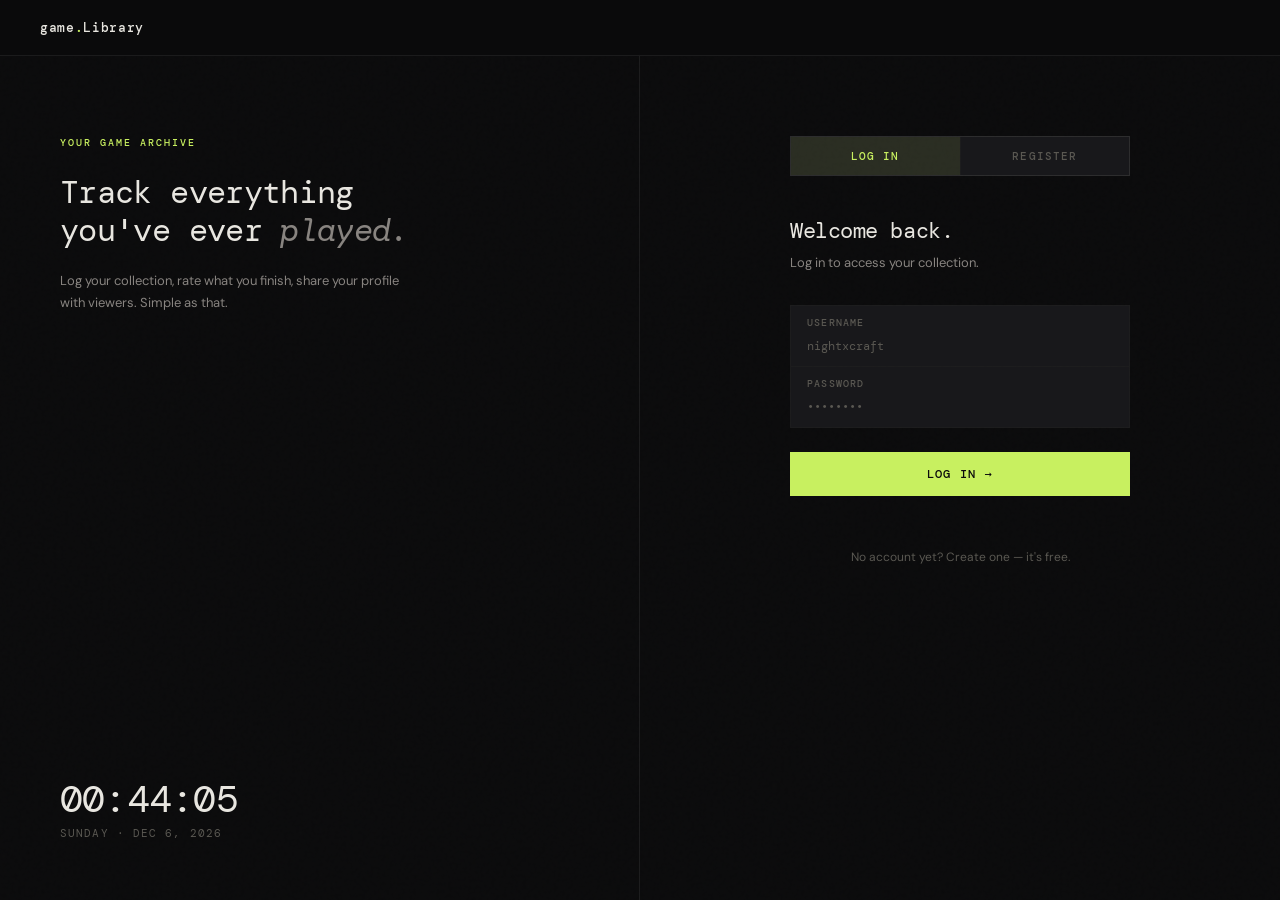
==== frontend/games.html @ 70dd0f31 "redesign games page, fix review editing, mobile improvements" ====
<!--
<!DOCTYPE html>
<html lang="en">
<head>
    <link rel="icon" href="data:image/svg+xml,<svg xmlns='http://www.w3.org/2000/svg' viewBox='0 0 100 100'><text y='.9em' font-size='90'>🎮</text></svg>">
    <meta charset="UTF-8">
    <meta name="viewport" content="width=device-width, initial-scale=1.0">
    <title>My Game Library</title>
    
    <link rel="stylesheet" href="css/main.css">
    <link rel="stylesheet" href="css/games.css">
    </head>
                <body>
                    <div id="progress-bar"></div>
                    <nav>
                        <h1>Game Library</h1>
                        <div>
                            <button onclick="window.location.href='profile.html'">Profile</button>
                            <button onclick="logout()">Logout</button>
                        </div>
                    </nav>

                    <div class="container">
                        <div class="add-game">
                            <h2>+ Add Game</h2>
                            <div class="form-row">
                    <div style="position: relative; flex: 1; min-width: 140px;">
                        <input type="text" id="gameTitle" placeholder="Search for a game...or Game title" oninput="searchGames(this.value)" onclick="searchGames(this.value)" style="width: 100%;"/>
                        <div id="search-result" style="
                            position: absolute;
                            background: #1a1a2e;
                            border: 1px solid #2d2d44;
                            border-radius: 8px;
                            width: 100%;
                            max-height: 300px;
                            overflow-y: auto;
                            z-index: 100;
                            display: none;
                        "></div>
                    </div>
                    <select id="gameStatus">
                        <option value="PLANNED">Planned</option>
                        <option value="PLAYING">Playing</option>
                        <option value="COMPLETED">Completed</option>
                        <option value="DROPPED">Dropped</option>
                    </select>
                    <button class="add-btn" onclick="addGame()">Add</button>
                    <button class="add-btn" onclick="showManualForm()">Manually</button>
                </div>

                <--Hide form for manually->
                <div id="manual-form" style="display: none; margin-top: 16px;">
                    <div class="form-row">
                        <input type="text" id="gameGenre" placeholder="Genre" />
                        <input type="text" id="gamePlatform" placeholder="Platform" />
                        <input type="number" id="gameYear" placeholder="Year" />
                        <select id="gameStatusManual">
                            <option value="PLANNED">Planned</option>
                            <option value="PLAYING">Playing</option>
                            <option value="COMPLETED">Completed</option>
                            <option value="DROPPED">Dropped</option>
                        </select>
                        <--<button class="add-btn" onclick="addGame()">Add</button>->
                    </div>
                </div>
            </div>
        <--
        <div style="display: flex; gap: 8px; margin-bottom: 20px;">
            <button id="filter-ALL" class="filter-btn" onclick="filterGames('ALL')" >All</button>
            <button id="filter-PLANNED" class="filter-btn" onclick="filterGames('PLANNED')">Planned</button>
            <button id="filter-PLAYING" class="filter-btn" onclick="filterGames('PLAYING')">Playing</button>
            <button id="filter-DROPPED" class="filter-btn" onclick="filterGames('DROPPED')">Dropped</button>
            <button id="filter-COMPLETED" class="filter-btn" onclick="filterGames('COMPLETED')">Completed</button>
        </div>
        ->

        
            <-- Desktop фильтры ->
            <div class="filter-buttons-desktop" style="gap: 8px; margin-bottom: 20px;">
                <button id="filter-ALL" class="filter-btn" onclick="filterGames('ALL')">All</button>
                <button id="filter-PLANNED" class="filter-btn" onclick="filterGames('PLANNED')">Planned</button>
                <button id="filter-PLAYING" class="filter-btn" onclick="filterGames('PLAYING')">Playing</button>
                <button id="filter-DROPPED" class="filter-btn" onclick="filterGames('DROPPED')">Dropped</button>
                <button id="filter-COMPLETED" class="filter-btn" onclick="filterGames('COMPLETED')">Completed</button>
            </div>

            <-- Mobile фильтры ->
            <div class="filter-buttons-mobile" style="margin: 20px 0 20px;">
                <select onchange="filterGames(this.value)" style="width:100%;">
                    <option value="ALL">All</option>
                    <option value="PLANNED">Planned</option>
                    <option value="PLAYING">Playing</option>
                    <option value="DROPPED">Dropped</option>
                    <option value="COMPLETED">Completed</option>
                </select>
            </div> 
        
         <div style="margin-top: 32px; margin-bottom: 16px;">
            <input type="text" id="library-search" placeholder="Search in your library..." 
                oninput="searchLibrary(this.value)"
                style="width: 300px; margin-bottom: 8px;"/>
            <select onchange="sortGames(this.value)" style="width: 150px;">
                <option value="">Sort by...</option>
                <option value="title">Name</option>
                <option value="rating">Rating</option>
                <option value="status">Status</option>
            </select>
            <--<button class="filter-btn" onclick="sortGames('title')">Name</button>
            <button class="filter-btn" onclick="sortGames('title')">Rating</button>
            <button class="filter-btn" onclick="sortGames('title')">Status</button>->

        </div>

        <div class="games-grid" id="gamesGrid">
            <div class="empty">Loading your games...</div>
        </div>
    </div>

    <div id="overlay" onclick="closeSidebar()" style="
    display: none;
    position: fixed;
    top: 0; left: 0;
    width: 100%; height: 100%;
    background: rgba(0, 0, 0, 0.5);
    z-index: 99;
    "></div>

    <div id="sidebar" style="
    position: fixed;
    top: 0; right: 0;
    width: 500px; height: 100%;
    background: #1a1a2e;
    border-left: 1px solid #2d2d44;
    z-index: 100;
    transform: translateX(100%);
    transition: transform 0.3s ease;
    overflow-y: auto;
    padding: 24px;
    ">
    <div id="sidebar-banner" style="
        width: calc(100% + 48px);
        height: 200px;
        background: #2d2d44;
        background-size: cover;
        background-position: center;
        margin: -24px -24px 20px -24px;
        position: relative;
    ">
        <div style="position: absolute; bottom: 0; left: 0; right: 0; height: 60px; background: linear-gradient(to bottom, transparent, #1a1a2e);"></div>
    </div>

    <-- остальное содержимое сайдбара ->
    <div style="display: flex; justify-content: space-between; align-items: center; margin-bottom: 24px;">
        <h2 id="sidebar-title" style="color: #818cf8; font-size: 30px;"></h2>
        <button onclick="closeSidebar()" style="background: transparent; border: none; color: #6b7280; font-size: 20px; cursor: pointer">✕</button>
    </div>

    <div id="sidebar-meta" style="color: #6b7280; font-size: 14px; margin-bottom: 16px;"></div>

    <div id="sidebar-status" style="margin-bottom: 24px;"></div>
    <select id="status-select" onchange="updateStatus(this.value)" style="
        width: 100%;
        padding: 10px;
        background: #0f0f1a;
        border: 1px solid #2d2d44;
        border-radius: 8px;
        color: #ffffff;
        font-size: 14px;
        margin-bottom: 16px;
    ">
        <option value="PLANNED">Planned</option>
        <option value="PLAYING">Playing</option>
        <option value="COMPLETED">Completed</option>
        <option value="DROPPED">Dropped</option>
    </select>

    <-- <hr style="border-color: #2d2d44; margin-bottom: 24px;">

    <h3 style="color: #ffffff; font-size: 15px; margin-bottom: 16px;">Reviews</h3>
    <div id="sidebar-reviews"></div> ->

    <hr style="border-color: #2d2d44; margin-bottom: 24px;">

    <h3 style="color: #ffffff; font-size: 15px; margin-bottom: 16px;">Review:</h3>
    <div id="sidebar-reviews"></div>
    </div>

    <script src="js/auth.js"></script>
    <script src="js/games.js"></script>


    <button id="back-to-top" onclick="window.scrollTo({top:0, behavior:'smooth'})" style="display: none;
            position: fixed;
            bottom: 32px;
            right: 32px;
            background: #6366f1;
            color: white;
            border: none;
            border-radius: 50%;
            width: 48px;
            height: 48px;
            font-size: 20px;
            cursor: pointer;
            z-index: 999;
            box-shadow: 0 4px 12px rgba(99,102,241,0.4);">
    ↑</button>

    <div id="confirm-dialog" style="
    display: none;
    position: fixed;
    top: 0; left: 0;
    width: 100%; height: 100%;
    background: rgba(0, 0, 0, 0.5);
    z-index: 9999;
    align-items: center;
    justify-content: center;
    ">
        <div style="
            background: #1a1a2e;
            border: 1px solid #2d2d44;
            border-radius: 12px;
            padding: 24px;
            min-width: 300px;
            text-align: center;
        ">
            <p style="color: #ffffff; font-size: 16px; margin-bottom: 24px;">Are you sure you want to delete this game?</p>
            <div style="display: flex; gap: 12px; justify-content: center;">
                <button id="confirm-yes" style="padding: 10px 24px; background: #7f1d1d; color: #fca5a5; border-radius: 8px; cursor: pointer;">Delete</button>
                <button id="confirm-no" style="padding: 10px 24px; background: transparent; color: #ffffff; border: 1px solid #2d2d44; border-radius: 8px; cursor: pointer;">Cancel</button>
            </div>
        </div>
    </div>
</body>
</html>
-->
<!DOCTYPE html>
<html lang="en">
<head>
    <link rel="icon" href="data:image/svg+xml,<svg xmlns='http://www.w3.org/2000/svg' viewBox='0 0 100 100'><text y='.9em' font-size='90'>🎮</text></svg>">
    <meta charset="UTF-8">
    <meta name="viewport" content="width=device-width, initial-scale=1.0">
    <title>game.Library</title>
    <link rel="preconnect" href="https://fonts.googleapis.com">
    <link rel="preconnect" href="https://fonts.gstatic.com" crossorigin>
    <link href="https://fonts.googleapis.com/css2?family=DM+Mono:ital,wght@0,400;0,500;1,400&family=DM+Sans:wght@300;400;500;700&display=swap" rel="stylesheet">
    <link rel="stylesheet" href="css/main.css">
    <link rel="stylesheet" href="css/games.css">
</head>
<body>

    <div id="progress-bar"></div>

    <nav>
        <a class="nav-logo" href="#">game<span>.</span>library</a>
        <div class="nav-links">
            <a href="games.html" class="active">Library</a>
        </div>
        <div class="nav-right">
            <button onclick="window.location.href='profile.html'">Profile</button>
            <button onclick="logout()">Logout</button>
        </div>
    </nav>

    <div class="container">

        <!-- ADD GAME -->
         <div class="add-game">
            <div class="add-game-title">Add game</div>
            <div class="add-row">
                <div style="position: relative; flex: 1; min-width: 0;">
                    <input type="text" id="gameTitle" class="add-input" placeholder="Search title or paste link…"
                    oninput="searchGames(this.value)" onclick="searchGames(this.value)">
                    <div id="search-result" class="search-dropdown"></div>
                </div>
                <select class="add-select" id="gameStatus">
                    <option value="PLANNED">Planned</option>
                    <option value="PLAYING">Playing</option>
                    <option value="COMPLETED">Completed</option>
                    <option value="DROPPED">Dropped</option>
                </select>
                <button class="btn-add" onclick="addGame()">Add</button>
                <button class="btn-manual" onclick="showManualForm()">Manual</button>
            </div>

            <!-- Manual form -->
             <div id="manual-form" style="display: none; margin-top: 1px;">
                <div class="add-row">
                    <input type="text" id="gameGenre" class="add-input" placeholder="Genre">
                    <input type="text" id="gamePlatform" class="add-input" placeholder="Platform">
                    <input type="number" id="gameYear" class="add-input" placeholder="Year">
                    <select id="gameStatusManual" class="add-select">
                        <option value="PLANNED">Planned</option>
                        <option value="PLAYING">Playing</option>
                        <option value="COMPLETED">Completed</option>
                        <option value="DROPPED">Dropped</option>
                    </select>
                </div>
             </div>
         </div>

         <!-- TOOLBAR -->
          <div class="toolbar">
            <div class="toolbar-left">
                <input type="text" id="library-search" class="library-search" placeholder="Search in library…"
                oninput="searchLibrary(this.value)">
            </div>
            <div class="toolbar-right">
                <select class="sort-select" onchange="sortGames(this.value)">
                    <option value="">Sort by…</option>
                    <option value="title">Name</option>
                    <option value="rating">Rating</option>
                    <option value="status">Status</option>
                </select>
            </div>
          </div>

          <!-- FILTERS desktop -->
           <div class="filter-buttons-desktop filter-now">
            <button id="filter-ALL" class="filter-btn active" onclick="filterGames('ALL')">All</button>
            <button id="filter-PLANNED" class="filter-btn" onclick="filterGames('PLANNED')">Planned</button>
            <button id="filter-PLAYING" class="filter-btn" onclick="filterGames('PLAYING')">Playing</button>
            <button id="filter-DROPPED" class="filter-btn" onclick="filterGames('DROPPED')">Dropped</button>
            <button id="filter-COMPLETED" class="filter-btn" onclick="filterGames('COMPLETED')">Completed</button>
           </div>

           <!-- FILTERS mobile -->
           <div class="filter-buttons-mobile" style="margin: 16px 0;">
            <select class="add-select" style="width: 100%;" onchange="filterGames(this.value)">
                <option value="ALL">All</option>
                <option value="PLANNED">Planned</option>
                <option value="PLAYING">Playing</option>
                <option value="DROPPED">Dropped</option>
                <option value="COMPLETED">Completed</option>
            </select>
           </div>

           <!-- GRID -->
            <div class="games-grid" id="gamesGrid">
                <div class="empty">Loading your games…</div>
            </div>
    </div>

    <!-- OVERLAY -->
     <div id="overlay" onclick="closeSidebar()" style="display: none; position: fixed; inset: 0;
     background: rgba(0, 0, 0, 0.5); z-index: 99;"></div>

     <!-- SIDEBAR -->
      <div id="sidebar" class="sidebar">
        <div id="sidebar-banner" class="sidebar-banner">
            <div class="sidebar-banner-fade"></div>
        </div>

        <div class="sidebar-header">
            <h2 id="sidebar-title" class="sidebar-title"></h2>
            <button onclick="closeSidebar()" class="sidebar-close">✕</button>
        </div>

        <div id="sidebar-meta" class="sidebar-meta"></div>
        <div id="sidebar-status"></div>

        <select id="status-select" onchange="updateStatus(this.value)" class="status-select">
            <option value="PLANNED">Planned</option>
            <option value="PLAYING">Playing</option>
            <option value="COMPLETED">Completed</option>
            <option value="DROPPED">Dropped</option>
        </select>

        <hr class="sidebar-divider">
        <h3 class="sidebar-section-title">Review</h3>
        <div id="sidebar-reviews"></div>
      </div>

      <!-- BACK TO TOP -->
        <button id="back-to-top" onclick="window.scrollTo({top:0, behavior:'smooth'})">↑</button>

      <!-- CONFIRM DIALOG -->
        <div id="confirm-dialog">
            <div class="confirm-box">
                <p>Are you sure you want to delete this game?</p>
                <div class="confirm-actions">
                    <button class="btn-confirm-yes" id="confirm-yes">Delete</button>
                    <button class="btn-confirm-no" id="confirm-no">Cancel</button>
                </div>
            </div>
        </div>

        <script src="./js/auth.js"></script>
        <script src="./js/games.js"></script>
</body>
</html>
---- frontend/css/main.css ----
/*
* { margin: 0; padding: 0; box-sizing: border-box; }

body {
    font-family: 'Segoe UI', sans-serif;
    background: #0f0f1a;
    color: #ffffff;
    min-height: 100vh;
}

nav {
    background: #1a1a2e;
    padding: 16px 32px;
    display: flex;
    justify-content: space-between;
    align-items: center;
    border-bottom: 1px solid #2d2d44;
}

nav h1 { color: #818cf8; font-size: 20px; }

nav button {
    background: transparent;
    border: 1px solid #6366f1;
    color: #818cf8;
    padding: 8px 16px;
    border-radius: 8px;
    cursor: pointer;
    transition: all 0.2s;
}

nav button:hover { background: #6366f1; color: white; }

.container { max-width: 1000px; margin: 40px auto; padding: 0 24px; }

.empty {
    text-align: center;
    color: #6b7280;
    padding: 60px 0;
    font-size: 15px;
}

.status-badge {
    display: inline-block;
    padding: 4px 10px;
    border-radius: 20px;
    font-size: 12px;
    font-weight: 500;
}

.PLAYING { background: #1d4ed8; color: #93c5fd; }
.COMPLETED { background: #065f46; color: #6ee7b7; }
.DROPPED { background: #7f1d1d; color: #fca5a5; }
.PLANNED { background: #4b5563; color: #d1d5db; }

#progress-bar {
    position: fixed;
    top: 0;
    left: 0;
    height: 2px;
    width: 0%;
    background: #ffffff;
    z-index: 9999;
    transition: width 0.3s ease;
}

.toast {
    position: fixed;
    bottom: 32px;
    left: 50%;
    transform: translateX(-50%) translateY(100px);
    background: #1a1a2e;
    border: 1px solid #2d2d44;
    color: #ffffff;
    padding: 12px 24px;
    border-radius: 8px;
    font-size: 14px;
    z-index: 9999;
    transition: transform 0.3s ease;
    min-width: 200px;
    text-align: center;
}

.toast.show {
    transform: translateX(-50%) translateY(0);
}

.toast.success { border-color: #065f46; color: #6ee7b7; }
.toast.error { border-color: #7f1d1d; color: #fca5a5; }

.skeleton {
    background: #1a1a2e;
    border-radius: 12px;
    overflow: hidden;
    border: 1px solid #2d2d44;
}

.skeleton-img{
    width: 100%;
    height: 160px;
    background: linear-gradient(90deg, #2d2d44 25%, #3d3d5a 50%, #2d2d44 75%);
    background-size: 200% 100%;
    animation: shimmer 1.5s infinite;
}

.skeleton-line {
    height: 14px;
    border-radius: 4px;
    background: linear-gradient(90deg, #2d2d44 25%, #3d3d5a 50%, #2d2d44 75%);
    background-size: 200% 100%;
    animation: shimmer 1.5s infinite;
    margin-bottom: 8px;
}

@keyframes shimmer {
    0% {background-position: 200% 0;}
    100% { background-position: -200% 0;}
}

@media (max-width: 600px) {
    .container {
        padding: 0 12px;
    }

    nav {
        padding: 12px 16px;
    }

    nav h1 {
        font-size: 16px;
    }
}

@media (max-width: 600px) {
    .games-grid {
        grid-template-columns: repeat(2, 1fr);
        gap: 8px;
    }

    .add-game {
        padding: 16px;
    }

    .form-row {
        flex-direction: column;
    }

    #sidebar {
        width: 100% !important;
    }

    .container {
        padding: 0 8px;
        margin: 16px auto;
    }

    nav {
        padding: 12px 16px;
    }

    nav h1 {
        font-size: 16px;
    }

    input, select {
        min-width: unset;
    }

    #library-search {
        width: 100% !important;
    }
}

@media (max-width: 600px) {
    .filter-buttons-desktop {
        display: none;
    }
    
    .filter-buttons-mobile {
        display: block;
    }
}

@media (min-width: 601px) {
    .filter-buttons-mobile {
        display: none;
    }
}

.filter-buttons-desktop {
    display: flex;
    gap: 800px;
    margin-bottom: 20px;
}

@media (max-width: 600px) {
    .filter-buttons-desktop {
        display: none;
    }
    
    .filter-buttons-mobile {
        display: block;
    }
}

@media (min-width: 601px) {
    .filter-buttons-mobile {
        display: none;
    }
}
*/

*, *::before, *::after {box-sizing: border-box; margin: 0; padding: 0;}

:root {
  --bg: #0b0b0c;
  --surface: #111113;
  --surface2: #18181b;
  --surface3: #1e1e22;
  --border: rgba(255,255,255,0.07);
  --border-strong: rgba(255,255,255,0.14);
  --accent: #c8f060;
  --accent-dim: rgba(200,240,96,0.08);
  --text: #e8e6e0;
  --text-muted: #5a5852;
  --text-sub: #888480;
  --error: #f06060;
  --font-mono: 'DM Mono', monospace;
  --font-ui: 'DM Sans', sans-serif;
}

body {
    font-family: var(--font-ui);
    background: var(--bg);
    color: var(--text);
    min-height: 100vh;
}

body::before {
    content: '';
    position: fixed; inset:  0;
    background-image: url("data:image/svg+xml,%3Csvg viewBox='0 0 256 256' xmlns='http://www.w3.org/2000/svg'%3E%3Cfilter id='n'%3E%3CfeTurbulence type='fractalNoise' baseFrequency='0.9' numOctaves='4' stitchTiles='stitch'/%3E%3C/filter%3E%3Crect width='100%25' height='100%25' filter='url(%23n)' opacity='0.04'/%3E%3C/svg%3E");
    opacity: 0.4; pointer-events: none; z-index: 0;
}

/* NAV */
nav {
    position: fixed; top: 0; left: 0; right: 0; z-index: 100;
    display: flex; align-items: center; justify-content: space-between;
    padding: 0 40px; height: 56px;
    border-bottom: 1px solid var(--border);
    background: rgba(11, 11, 12, 0.9);
    backdrop-filter: blur(12px);
}

.nav-logo {
    font-family: var(--font-mono); font-weight: 500; font-size: 13px;
    letter-spacing: 0.05em; color: var(--text); text-decoration: none;
}
.nav-logo span { color: var(--accent);}

.nav-links { display: flex; gap: 32px;}
.nav-links a, nav a {
    font-size: 11px; font-weight: 500;
    letter-spacing: 0.1em; text-transform: uppercase;
    color: var(--text-muted); text-decoration: none;
    transition: color 0.2s;
}

.nav-links a:hover, nav a:hover {color: var(--text);}
.nav-links a.active {color: var(--accent);}

.nav-right {display: flex; align-items: center; gap: 10px;}

nav button {
    font-family: var(--font-mono);
    font-size: 11px; font-weight: 500;
    letter-spacing: 0.05em;
    padding: 6px 14px;
    border: 1px solid var(--border-strong);
    background: transparent;
    color: var(--text-sub);
    cursor: pointer;
    border-radius: 0;
    transition: color 0.2s, border-color 0.2s;
    width: auto;
}
nav button:hover {color: var(--text); border-color: rgba(255, 255, 255, 0.25);}

/* PAGE CONTAINER*/
.container {
    position: relative; z-index: 1;
    max-width: 1200px;
    margin: 0 auto;
    padding: 88px 40px 80px;
}

/* STATUS BADGES */
.status-badge {
    font-family: var(--font-mono);
    font-size: 9px; font-weight: 500;
    letter-spacing: 0.1em; text-transform: uppercase;
    padding: 3px 8px; border: 1px solid;
    display: inline-block;
}

.PLANNED {color: var(--text-sub); border-color: var(--border-strong);}
.PLAYING {color: #60b8f0; border-color: rgba(96, 184, 240, 0.3);}
.COMPLETED {color: var(--accent); border-color: rgba(200, 240, 96, 0.3);}
.DROPPED {color: #f06060; border-color: rgba(240, 96, 96, 0.3);}

/* PROGRESS BAR */

#progress-bar {
    position: fixed; top: 0; left: 0;
    height: 1px; width: 0%;
    background: var(--accent);
    z-index: 9999; transition: width 0.3s ease;
}

/* TOAST */
.toast {
    position: fixed; bottom: 32px; left: 50%;
    transform: translateX(-50%) translateY(100px);
    background: var(--surface);
    border: 1px solid var(--border-strong);
    color: var(--text);
    padding: 12px 24px;
    font-family: var(--font-mono); font-size: 12px;
    letter-spacing: 0.05em;
    z-index: 9999; transition: transform 0.3s ease;
    min-width: 200px; text-align: center;
}

.toast.show { transform: translateX(-50%) translateY(0);}
.toast.success {border-color: rgba(200, 240, 96, 0.3); color: var(--accent);}
.toast.error {border-color: rgba(240, 96, 96, 0.3); color: #f06060;}

/* SKELETON */
.skeleton {
    background: var(--surface);
    border: 1px solid var(--border);
    overflow: hidden;
}
.skeleton-img {
    width: 100%; height: 160px;
    background: linear-gradient(90deg, var(--surface2) 25%, var(--surface3) 50%, var(--surface2) 75%);
    background-size: 200% 100%;
    animation: shimmer 1.5s infinite;
}
.skeleton-line {
    height: 12px;
    background: linear-gradient(90deg, var(--surface2) 25%, var(--surface3) 50%, var(--surface2) 75%);
    background-size: 200% 100%;
    animation: shimmer 1.5s infinite;
    margin-bottom: 8px;
}
@keyframes shimmer {
    0% {background-position: 200% 0;}
    100% {background-position: -200% 0;}
}

/* EMPTY STATE */
.empty {
    text-align: center; color: var(--text-muted);
    padding: 80px 0; font-size: 13px;
    font-family: var(--font-mono); letter-spacing: 0.05em;
}

/* CONFIRM DIALOG */
#confirm-dialog {
    display: none; position: fixed; inset: 0;
    background: rgba(0, 0, 0, 0.6); z-index: 9999;
    align-items: center; justify-content: center;
}
.confirm-box {
    background: var(--surface);
    border: 1px solid var(--border-strong);
    padding: 32px; min-width: 320px; text-align: center;
}
.confirm-box p{
    font-size: 14px; color: var(--text); margin-bottom: 24px; line-height: 1.5;
}
.confirm-actions{ display: flex; gap: 1px; background: var(--border);}
.btn-confirm-yes {
    flex: 1; padding: 12px;
    background: rgba(240, 96, 96, 0.1); color: #f06060;
    border: none; cursor: pointer; font-family: var(--font-mono);
    font-size: 11px; letter-spacing: 0.08em; text-transform: uppercase;
    transition: background 0.15s;
}
.btn-confirm-yes:hover { background: rgba(240, 96, 96, 0.2);}
.btn-confirm-no {
    flex: 1; padding: 12px;
    background: var(--surface2); color: var(--text-sub);
    border: none; cursor: pointer; font-family: var(--font-mono);
    font-size: 11px; letter-spacing: 0.08em; text-transform: uppercase;
    transition: background 0.15s;
}
.btn-confirm-no:hover {background: var(--surface3); color: var(--text);}

/* BACK TO TOP */
#back-to-top {
    display: none; position: fixed;
    bottom: 32px; right: 32px;
    background: var(--surface);
    border: 1px solid var(--border-strong);
    color: var(--text-sub);
    width: 40px; height: 40px;
    font-size: 16px; cursor: pointer;
    z-index: 999;
    transition: color 0.2s, border-color 0.2s;
}
#back-to-top:hover {color: var(--accent); border-color: rgba(200, 240, 96, 0.3);}

/* RESPONSIVE */
@media (max-width: 768px) {
    nav {padding: 0 20px;}
    .container {padding: 76px 16px 60px;}    
}
@media (max-width: 600px) {
    .filter-buttons-desktop {display: none !important;}
    .filter-buttons-mobile {display: block !important;}    
}
@media (min-width: 601px){
    .filter-buttons-mobile {display: none !important;}
}
---- frontend/css/games.css ----
/* ADD GAME BLOCK*/
.add-game {
    border: 1px solid var(--border);
    background: var(--surface);
    padding: 24px;
    margin-bottom: 28px;
}

.add-game-title {
    font-family: var(--font-mono); font-size: 10px; font-weight: 500;
    letter-spacing: 0.15em; text-transform: uppercase;
    color: var(--accent); margin-bottom: 14px;
    display: flex; align-items: center; gap: 8px;
}

.add-game-title::before { content: '+'; font-size: 14px;}

.add-row {
    display: flex; gap: 1px;
    background: var(--border);
    flex-wrap: wrap;
}

.add-input {
    font-family: var(--font-mono); font-size: 12px;
    background: var(--surface2); border: none;
    color: var(--text); padding: 12px 16px;
    outline: none; flex: 1; min-width: 0;
    transition: background 0.15s;
    width: 100%;
}
.add-input::placeholder { color: var(--text-muted);}
.add-input:focus { background: var(--surface3);}

.add-select {
    font-family: var(--font-mono); font-size: 12px;
    background-color: var(--surface2); 
    border: none;
    color: var(--text-sub); padding: 12px 32px 12px 16px; 
    outline: none; cursor: pointer;
    appearance: none; -webkit-appearance: none;
    min-width: 140px;
    transition: background 0.15s;
    width: 130px; flex: none;
    background-image: url("data:image/svg+xml,%3Csvg xmlns='http://www.w3.org/2000/svg' width='10' height='6' viewBox='0 0 10 6'%3E%3Cpath d='M0 0l5 6 5-6z' fill='%23c8f060'/%3E%3C/svg%3E");
    background-repeat: no-repeat;
    background-position: right 12px center;
}

.add-select:focus { background-color: var(--surface3);}
.add-select option { background: var(--surface2);}

.btn-add {
    font-family: var(--font-mono); font-size: 11px; font-weight: 500;
    letter-spacing: 0.08em; text-transform: uppercase;
    background: var(--accent); color: #0b0b0c;
    border: none; padding: 12px 20px; cursor: pointer;
    white-space: nowrap; transition: opacity 0.15s;
    flex: none;
}
.btn-add:hover {opacity: 0.85;}

.btn-manual {
    font-family: var(--font-mono); font-size: 11px; font-weight: 500;
    letter-spacing: 0.08em; text-transform: uppercase;
    background: var(--surface2); color: var(--text-sub);
    border: none; padding: 12px 20px; cursor: pointer;
    white-space: nowrap; transition: color 0.15s, background 0.15s;
    flex: none;
}
.btn-manual:hover { color: var(--text); background: var(--surface3);}

/* SEARCH DROPDOWN */
.search-dropdown {
    position: absolute;
    background: var(--surface);
    border: 1px solid var(--border-strong);
    width: 100%; max-height: 280px;
    overflow-y: auto; z-index: 100; display: none;
    top: 100%; left: 0;
}
.search-dropdown::-webkit-scrollbar {width: 4px;}
.search-dropdown::-webkit-scrollbar-track { background: var(--surface);}
.search-dropdown::-webkit-scrollbar-thumb { background: var(--border-strong);}

/* TOOLBAR */
.toolbar {
    display: flex; align-items: center; justify-content: space-between;
    gap: 12px; margin-bottom: 0;
    padding-bottom: 14px;
    border-bottom: 1px solid var(--border);
}

.library-search {
    font-family: var(--font-mono); font-size: 12px;
    background: transparent; border: none; border-bottom: 1px solid var(--border);
    color: var(--text); padding: 6px 0; outline: none;
    width: 400px; transition: border-color 0.15s;
}
.library-search::placeholder {color: var(--text-muted);}
.library-search:focus { border-bottom-color: rgba(200, 240, 96, 0.4);}

.sort-select {
    font-family: var(--font-mono); font-size: 11px;
    background: var(--surface); border: 1px solid var(--border);
    color: var(--text-sub); padding: 6px 12px;
    outline: none; cursor: pointer; appearance: none;
    -webkit-appearance: none;
}
.sort-select:focus { border-color: var(--border-strong);}
.sort-select option { background: var(--surface2);}

/* FILTER ROW */
.filter-row {
    display: flex; gap: 1px;
    background: var(--border);
    margin-bottom: 1px;
}
.filter-row::after {
    content: ''; flex: 1;
    background: var(--surface); min-width: 0;
}
.filter-btn {
    font-family: var(--font-mono); font-size: 11px; font-weight: 400;
    letter-spacing: 0.05em; background: var(--surface);
    color: var(--text-muted); border: none; padding: 10px 18px;
    cursor: pointer; white-space: nowrap;
    transition: color 0.15s, background 0.15s;
}
.filter-btn:hover {color: var(--text); background: var(--surface2);}
.filter-btn:active {color: var(--accent); background: var(--accent-dim);}

/* GAMES GRID */
.games-grid {
    display: grid;
    grid-template-columns: repeat(3, 1fr);
    gap: 0;
    border-left: 1px solid var(--border);
    border-top: 1px solid var(--border);
}

/* GAME CARD */
.game-card {
    background: var(--surface);
    border-right: 1px solid var(--border);
    border-bottom: 1px solid var(--border);
    cursor: pointer; overflow: hidden;
    display: flex; flex-direction: column;
    transition: background 0.15s;
    position: relative;
}

.game-card:hover {background: var(--surface2);}

.game-cover {
    width: 100%; aspect-ratio: 16/9;
    position: relative; overflow: hidden;
    background: var(--surface2);
}
.game-cover img {
    width: 100%; height: 100%; object-fit: cover; display: block;
    filter: brightness(0.82);
    transition: transform 0.3s ease, filter 0.3s ease;
}
.game-card:hover .game-cover img { transform: scale(1.03); filter: brightness(0.95);}

.game-cover-placeholder {
    width: 100%; height: 100%;
    display: flex; align-items: center; justify-content: center;
}

.game-info {
    padding: 12px 14px;
    flex: 1; display: flex; flex-direction: column; gap: 8px;
    border-top: 1px solid var(--border);
}
.game-title {
    font-family: var(--font-mono); font-size: 13px; font-weight: 500;
    color: var(--text); line-height: 1.2;    
}
.game-meta {
    font-size: 10px; color: var(--text-muted);
    letter-spacing: 0.05em; text-transform: uppercase;
}
.game-footer {
    display: flex; align-items: center; justify-content: space-between;
    margin-top: auto;
}
.game-score-row { display: flex; align-items: center; gap: 6px;}
.star {font-size: 11px; color: #d4a853; cursor: pointer;}
.score-val {
    font-family: var(--font-mono); font-size: 12px; font-weight: 500;
    color: var(--text-sub);
}
.btn-delete {
    font-family: var(--font-mono); font-size: 9px;
    letter-spacing: 0.08em; text-transform: uppercase;
    background: transparent; border: 1px solid transparent;
    color: var(--text-muted); cursor: pointer; padding: 3px 8px;
    transition: color 0.15s, border-color 0.15s;
}
.btn-delete:hover {color: #f06060; border-color: rgba(240, 96, 96, 0.3);}

/* SIDEBAR */
.sidebar {
    position: fixed; top: 0; right: 0;
    width: 480px; height: 100%;
    background: var(--surface);
    border-left: 1px solid var(--border-strong);
    z-index: 100;
    transform:  translateX(100%);
    transition: transform 0.3s ease;
    overflow-y: auto; padding: 0 0 40px;
}
.sidebar::-webkit-scrollbar {width: 4px}
.sidebar::-webkit-scrollbar-track {background: var(--surface);}
.sidebar::-webkit-scrollbar-thumb {background: var(--border-strong);}

.sidebar-banner {
    width: 100%; height: 200px;
    background: var(--surface2);
    background-size: cover; background-position: center;
    position: relative; flex-shrink: 0;
}
.sidebar-banner-fade {
    position: absolute; bottom: 0; left: 0; right: 0; height: 80px;
    background: linear-gradient(to bottom, transparent, var(--surface));
}
.sidebar-header {
    display: flex; justify-content: space-between; align-items: flex-start;
    padding: 20px 24px 0;
}
.sidebar-title {
    font-family: var(--font-mono); font-size: 22px; font-weight: 400;
    color: var(--text); letter-spacing: -0.02em; line-height: 1.2;
}
.sidebar-close {
    background: transparent; border: none;
    color: var(--text-muted); font-size: 16px; cursor: pointer;
    padding: 4px; transition: color 0.15s; flex-shrink: 0; margin-top: 4px;
}
.sidebar-close:hover {color: var(--text);}
.sidebar-meta{
    font-size: 10px; color: var(--text-muted);
    text-transform: uppercase; letter-spacing: 0.08em;
    padding: 8px 24px 16px;
}
.status-select {
    font-family: var(--font-mono); font-size: 12px;
    background: var(--surface2); border: none;
    border-top: 1px solid var(--border);
    border-bottom: 1px solid var(--border);
    color: var(--text); padding: 12px 24px;
    outline: none; cursor: pointer;
    appearance: none;
    width: 100%;
}
.status-select option {background: var(--surface2);}
.sidebar-divider {border: none; border-top: 1px solid var(--border); margin: 20px 0;}
.sidebar-section-title {
    font-family: var(--font-mono); font-size: 10px; font-weight: 500;
    letter-spacing: 0.15em; text-transform: uppercase;
    color: var(--text-muted); padding: 0 24px; margin-bottom: 12px;
}
#sidebar-reviews {padding: 0 24px;}

/* RESPONSIVE */
@media (max-width: 900px) {
    .games-grid { grid-template-columns: repeat(2, 1fr);}
}
@media (max-width: 600px) {
    .games-grid {grid-template-columns: repeat(2, 1fr);}
    .add-row {flex-direction: column;}
    .sidebar {width: 100%;}
    .library-search {width: 100%;}
    .toolbar {flex-direction: column; align-items: flex-start; gap: 8px}
    .add-select { width: 100%; }
    .btn-delete::before { content: '✕'; font-size: 11px; }
    .btn-delete { font-size: 0; }
}

/* REVIEW FORM */
.review-form { padding: 0 24px 24px; }

.review-stars {
    display: flex; gap: 2px; margin-bottom: 12px;
    flex-wrap: wrap;
}
.review-star {
    font-family: var(--font-mono); font-size: 11px; font-weight: 500;
    color: var(--text-muted); cursor: pointer;
    letter-spacing: 0.05em; padding: 5px 8px;
    border: 1px solid var(--border);
    transition: color 0.15s, border-color 0.15s, background 0.15s;
    user-select: none;
}
.review-star:hover { color: var(--text); border-color: var(--border-strong);}
.review-star.active {
    color: var(--accent);
    border-color: rgba(200, 240, 96, 0.3);
    background: var(--accent-dim);
}

.review-textarea {
    font-family: var(--font-mono); font-size: 12px; line-height: 1.6;
    background: var(--surface2); border: 1px solid var(--border);
    color: var(--text); padding: 14px 16px;
    outline: none; width: 100%; resize: none;
    min-height: 140px; margin-bottom: 1px;
    transition: border-color 0.15s, background 0.15s;
}
.review-textarea::placeholder { color: var(--text-muted);}
.review-textarea:focus {
    border-color: rgba(200, 240, 96, 0.25);
    background: var(--surface3);
}

.btn-save-review {
    font-family: var(--font-mono); font-size: 11px; font-weight: 500;
    letter-spacing: 0.1em; text-transform: uppercase;
    background: var(--accent); color: #0b0b0c;
    border: none; padding: 14px 24px; cursor: pointer;
    width: 100%; transition: opacity 0.15s; display: block;
}
.btn-save-review:hover { opacity: 0.85;}

.review-textarea-edit {
    min-height: 300px;
}

/* EXISTING REVIEW */
.review-existing {
    border: 1px solid var(--border);
    border-left: 2px solid var(--accent);
    background: var(--surface2);
    padding: 16px; margin: 0 24px 16px;
}
.review-existing-header {
    display: flex; justify-content: space-between;
    align-items: center; margin-bottom: 10px;
}
.review-score-display {
    font-family: var(--font-mono); font-size: 20px; font-weight: 400;
    color: var(--accent); letter-spacing: -0.02em;
}
.review-score-max {
    font-size: 12px; color: var(--text-muted); margin-left: 2px;
}
.review-text-display {
    font-size: 13px; color: var(--text-sub);
    line-height: 1.6; margin: 0 0 10px; white-space: pre-wrap;
}
.review-date {
    font-family: var(--font-mono); font-size: 10px;
    color: var(--text-muted); letter-spacing: 0.05em;
}
.btn-review-action {
    font-family: var(--font-mono); font-size: 10px; font-weight: 500;
    letter-spacing: 0.08em; text-transform: uppercase;
    background: var(--surface3); color: var(--text-sub);
    border: none; padding: 5px 12px; cursor: pointer;
    transition: color 0.15s;
}
.btn-review-action:hover { color: var(--text);}
.btn-review-delete {
    font-family: var(--font-mono); font-size: 10px; font-weight: 500;
    letter-spacing: 0.08em; text-transform: uppercase;
    background: transparent; color: var(--text-muted);
    border: none; padding: 5px 12px; cursor: pointer;
    transition: color 0.15s;
}
.btn-review-delete:hover { color: var(--error);}

/* OTHER REVIEWS */
.review-other {
    border: 1px solid var(--border);
    background: var(--surface2);
    padding: 14px 16px; margin: 0 24px 8px;
}
.review-other-header {
    display: flex; justify-content: space-between;
    align-items: center; margin-bottom: 8px;
}
.review-other-user {
    font-family: var(--font-mono); font-size: 11px;
    color: var(--text-sub); letter-spacing: 0.05em;
}

/* FILTER ACTIVE */
.filter-btn.active {
    color: var(--accent);
    background: var(--accent-dim);
}
---- frontend/css/main.css ----
/*
* { margin: 0; padding: 0; box-sizing: border-box; }

body {
    font-family: 'Segoe UI', sans-serif;
    background: #0f0f1a;
    color: #ffffff;
    min-height: 100vh;
}

nav {
    background: #1a1a2e;
    padding: 16px 32px;
    display: flex;
    justify-content: space-between;
    align-items: center;
    border-bottom: 1px solid #2d2d44;
}

nav h1 { color: #818cf8; font-size: 20px; }

nav button {
    background: transparent;
    border: 1px solid #6366f1;
    color: #818cf8;
    padding: 8px 16px;
    border-radius: 8px;
    cursor: pointer;
    transition: all 0.2s;
}

nav button:hover { background: #6366f1; color: white; }

.container { max-width: 1000px; margin: 40px auto; padding: 0 24px; }

.empty {
    text-align: center;
    color: #6b7280;
    padding: 60px 0;
    font-size: 15px;
}

.status-badge {
    display: inline-block;
    padding: 4px 10px;
    border-radius: 20px;
    font-size: 12px;
    font-weight: 500;
}

.PLAYING { background: #1d4ed8; color: #93c5fd; }
.COMPLETED { background: #065f46; color: #6ee7b7; }
.DROPPED { background: #7f1d1d; color: #fca5a5; }
.PLANNED { background: #4b5563; color: #d1d5db; }

#progress-bar {
    position: fixed;
    top: 0;
    left: 0;
    height: 2px;
    width: 0%;
    background: #ffffff;
    z-index: 9999;
    transition: width 0.3s ease;
}

.toast {
    position: fixed;
    bottom: 32px;
    left: 50%;
    transform: translateX(-50%) translateY(100px);
    background: #1a1a2e;
    border: 1px solid #2d2d44;
    color: #ffffff;
    padding: 12px 24px;
    border-radius: 8px;
    font-size: 14px;
    z-index: 9999;
    transition: transform 0.3s ease;
    min-width: 200px;
    text-align: center;
}

.toast.show {
    transform: translateX(-50%) translateY(0);
}

.toast.success { border-color: #065f46; color: #6ee7b7; }
.toast.error { border-color: #7f1d1d; color: #fca5a5; }

.skeleton {
    background: #1a1a2e;
    border-radius: 12px;
    overflow: hidden;
    border: 1px solid #2d2d44;
}

.skeleton-img{
    width: 100%;
    height: 160px;
    background: linear-gradient(90deg, #2d2d44 25%, #3d3d5a 50%, #2d2d44 75%);
    background-size: 200% 100%;
    animation: shimmer 1.5s infinite;
}

.skeleton-line {
    height: 14px;
    border-radius: 4px;
    background: linear-gradient(90deg, #2d2d44 25%, #3d3d5a 50%, #2d2d44 75%);
    background-size: 200% 100%;
    animation: shimmer 1.5s infinite;
    margin-bottom: 8px;
}

@keyframes shimmer {
    0% {background-position: 200% 0;}
    100% { background-position: -200% 0;}
}

@media (max-width: 600px) {
    .container {
        padding: 0 12px;
    }

    nav {
        padding: 12px 16px;
    }

    nav h1 {
        font-size: 16px;
    }
}

@media (max-width: 600px) {
    .games-grid {
        grid-template-columns: repeat(2, 1fr);
        gap: 8px;
    }

    .add-game {
        padding: 16px;
    }

    .form-row {
        flex-direction: column;
    }

    #sidebar {
        width: 100% !important;
    }

    .container {
        padding: 0 8px;
        margin: 16px auto;
    }

    nav {
        padding: 12px 16px;
    }

    nav h1 {
        font-size: 16px;
    }

    input, select {
        min-width: unset;
    }

    #library-search {
        width: 100% !important;
    }
}

@media (max-width: 600px) {
    .filter-buttons-desktop {
        display: none;
    }
    
    .filter-buttons-mobile {
        display: block;
    }
}

@media (min-width: 601px) {
    .filter-buttons-mobile {
        display: none;
    }
}

.filter-buttons-desktop {
    display: flex;
    gap: 800px;
    margin-bottom: 20px;
}

@media (max-width: 600px) {
    .filter-buttons-desktop {
        display: none;
    }
    
    .filter-buttons-mobile {
        display: block;
    }
}

@media (min-width: 601px) {
    .filter-buttons-mobile {
        display: none;
    }
}
*/

*, *::before, *::after {box-sizing: border-box; margin: 0; padding: 0;}

:root {
  --bg: #0b0b0c;
  --surface: #111113;
  --surface2: #18181b;
  --surface3: #1e1e22;
  --border: rgba(255,255,255,0.07);
  --border-strong: rgba(255,255,255,0.14);
  --accent: #c8f060;
  --accent-dim: rgba(200,240,96,0.08);
  --text: #e8e6e0;
  --text-muted: #5a5852;
  --text-sub: #888480;
  --error: #f06060;
  --font-mono: 'DM Mono', monospace;
  --font-ui: 'DM Sans', sans-serif;
}

body {
    font-family: var(--font-ui);
    background: var(--bg);
    color: var(--text);
    min-height: 100vh;
}

body::before {
    content: '';
    position: fixed; inset:  0;
    background-image: url("data:image/svg+xml,%3Csvg viewBox='0 0 256 256' xmlns='http://www.w3.org/2000/svg'%3E%3Cfilter id='n'%3E%3CfeTurbulence type='fractalNoise' baseFrequency='0.9' numOctaves='4' stitchTiles='stitch'/%3E%3C/filter%3E%3Crect width='100%25' height='100%25' filter='url(%23n)' opacity='0.04'/%3E%3C/svg%3E");
    opacity: 0.4; pointer-events: none; z-index: 0;
}

/* NAV */
nav {
    position: fixed; top: 0; left: 0; right: 0; z-index: 100;
    display: flex; align-items: center; justify-content: space-between;
    padding: 0 40px; height: 56px;
    border-bottom: 1px solid var(--border);
    background: rgba(11, 11, 12, 0.9);
    backdrop-filter: blur(12px);
}

.nav-logo {
    font-family: var(--font-mono); font-weight: 500; font-size: 13px;
    letter-spacing: 0.05em; color: var(--text); text-decoration: none;
}
.nav-logo span { color: var(--accent);}

.nav-links { display: flex; gap: 32px;}
.nav-links a, nav a {
    font-size: 11px; font-weight: 500;
    letter-spacing: 0.1em; text-transform: uppercase;
    color: var(--text-muted); text-decoration: none;
    transition: color 0.2s;
}

.nav-links a:hover, nav a:hover {color: var(--text);}
.nav-links a.active {color: var(--accent);}

.nav-right {display: flex; align-items: center; gap: 10px;}

nav button {
    font-family: var(--font-mono);
    font-size: 11px; font-weight: 500;
    letter-spacing: 0.05em;
    padding: 6px 14px;
    border: 1px solid var(--border-strong);
    background: transparent;
    color: var(--text-sub);
    cursor: pointer;
    border-radius: 0;
    transition: color 0.2s, border-color 0.2s;
    width: auto;
}
nav button:hover {color: var(--text); border-color: rgba(255, 255, 255, 0.25);}

/* PAGE CONTAINER*/
.container {
    position: relative; z-index: 1;
    max-width: 1200px;
    margin: 0 auto;
    padding: 88px 40px 80px;
}

/* STATUS BADGES */
.status-badge {
    font-family: var(--font-mono);
    font-size: 9px; font-weight: 500;
    letter-spacing: 0.1em; text-transform: uppercase;
    padding: 3px 8px; border: 1px solid;
    display: inline-block;
}

.PLANNED {color: var(--text-sub); border-color: var(--border-strong);}
.PLAYING {color: #60b8f0; border-color: rgba(96, 184, 240, 0.3);}
.COMPLETED {color: var(--accent); border-color: rgba(200, 240, 96, 0.3);}
.DROPPED {color: #f06060; border-color: rgba(240, 96, 96, 0.3);}

/* PROGRESS BAR */

#progress-bar {
    position: fixed; top: 0; left: 0;
    height: 1px; width: 0%;
    background: var(--accent);
    z-index: 9999; transition: width 0.3s ease;
}

/* TOAST */
.toast {
    position: fixed; bottom: 32px; left: 50%;
    transform: translateX(-50%) translateY(100px);
    background: var(--surface);
    border: 1px solid var(--border-strong);
    color: var(--text);
    padding: 12px 24px;
    font-family: var(--font-mono); font-size: 12px;
    letter-spacing: 0.05em;
    z-index: 9999; transition: transform 0.3s ease;
    min-width: 200px; text-align: center;
}

.toast.show { transform: translateX(-50%) translateY(0);}
.toast.success {border-color: rgba(200, 240, 96, 0.3); color: var(--accent);}
.toast.error {border-color: rgba(240, 96, 96, 0.3); color: #f06060;}

/* SKELETON */
.skeleton {
    background: var(--surface);
    border: 1px solid var(--border);
    overflow: hidden;
}
.skeleton-img {
    width: 100%; height: 160px;
    background: linear-gradient(90deg, var(--surface2) 25%, var(--surface3) 50%, var(--surface2) 75%);
    background-size: 200% 100%;
    animation: shimmer 1.5s infinite;
}
.skeleton-line {
    height: 12px;
    background: linear-gradient(90deg, var(--surface2) 25%, var(--surface3) 50%, var(--surface2) 75%);
    background-size: 200% 100%;
    animation: shimmer 1.5s infinite;
    margin-bottom: 8px;
}
@keyframes shimmer {
    0% {background-position: 200% 0;}
    100% {background-position: -200% 0;}
}

/* EMPTY STATE */
.empty {
    text-align: center; color: var(--text-muted);
    padding: 80px 0; font-size: 13px;
    font-family: var(--font-mono); letter-spacing: 0.05em;
}

/* CONFIRM DIALOG */
#confirm-dialog {
    display: none; position: fixed; inset: 0;
    background: rgba(0, 0, 0, 0.6); z-index: 9999;
    align-items: center; justify-content: center;
}
.confirm-box {
    background: var(--surface);
    border: 1px solid var(--border-strong);
    padding: 32px; min-width: 320px; text-align: center;
}
.confirm-box p{
    font-size: 14px; color: var(--text); margin-bottom: 24px; line-height: 1.5;
}
.confirm-actions{ display: flex; gap: 1px; background: var(--border);}
.btn-confirm-yes {
    flex: 1; padding: 12px;
    background: rgba(240, 96, 96, 0.1); color: #f06060;
    border: none; cursor: pointer; font-family: var(--font-mono);
    font-size: 11px; letter-spacing: 0.08em; text-transform: uppercase;
    transition: background 0.15s;
}
.btn-confirm-yes:hover { background: rgba(240, 96, 96, 0.2);}
.btn-confirm-no {
    flex: 1; padding: 12px;
    background: var(--surface2); color: var(--text-sub);
    border: none; cursor: pointer; font-family: var(--font-mono);
    font-size: 11px; letter-spacing: 0.08em; text-transform: uppercase;
    transition: background 0.15s;
}
.btn-confirm-no:hover {background: var(--surface3); color: var(--text);}

/* BACK TO TOP */
#back-to-top {
    display: none; position: fixed;
    bottom: 32px; right: 32px;
    background: var(--surface);
    border: 1px solid var(--border-strong);
    color: var(--text-sub);
    width: 40px; height: 40px;
    font-size: 16px; cursor: pointer;
    z-index: 999;
    transition: color 0.2s, border-color 0.2s;
}
#back-to-top:hover {color: var(--accent); border-color: rgba(200, 240, 96, 0.3);}

/* RESPONSIVE */
@media (max-width: 768px) {
    nav {padding: 0 20px;}
    .container {padding: 76px 16px 60px;}    
}
@media (max-width: 600px) {
    .filter-buttons-desktop {display: none !important;}
    .filter-buttons-mobile {display: block !important;}    
}
@media (min-width: 601px){
    .filter-buttons-mobile {display: none !important;}
}
---- frontend/css/games.css ----
/* ADD GAME BLOCK*/
.add-game {
    border: 1px solid var(--border);
    background: var(--surface);
    padding: 24px;
    margin-bottom: 28px;
}

.add-game-title {
    font-family: var(--font-mono); font-size: 10px; font-weight: 500;
    letter-spacing: 0.15em; text-transform: uppercase;
    color: var(--accent); margin-bottom: 14px;
    display: flex; align-items: center; gap: 8px;
}

.add-game-title::before { content: '+'; font-size: 14px;}

.add-row {
    display: flex; gap: 1px;
    background: var(--border);
    flex-wrap: wrap;
}

.add-input {
    font-family: var(--font-mono); font-size: 12px;
    background: var(--surface2); border: none;
    color: var(--text); padding: 12px 16px;
    outline: none; flex: 1; min-width: 0;
    transition: background 0.15s;
    width: 100%;
}
.add-input::placeholder { color: var(--text-muted);}
.add-input:focus { background: var(--surface3);}

.add-select {
    font-family: var(--font-mono); font-size: 12px;
    background-color: var(--surface2); 
    border: none;
    color: var(--text-sub); padding: 12px 32px 12px 16px; 
    outline: none; cursor: pointer;
    appearance: none; -webkit-appearance: none;
    min-width: 140px;
    transition: background 0.15s;
    width: 130px; flex: none;
    background-image: url("data:image/svg+xml,%3Csvg xmlns='http://www.w3.org/2000/svg' width='10' height='6' viewBox='0 0 10 6'%3E%3Cpath d='M0 0l5 6 5-6z' fill='%23c8f060'/%3E%3C/svg%3E");
    background-repeat: no-repeat;
    background-position: right 12px center;
}

.add-select:focus { background-color: var(--surface3);}
.add-select option { background: var(--surface2);}

.btn-add {
    font-family: var(--font-mono); font-size: 11px; font-weight: 500;
    letter-spacing: 0.08em; text-transform: uppercase;
    background: var(--accent); color: #0b0b0c;
    border: none; padding: 12px 20px; cursor: pointer;
    white-space: nowrap; transition: opacity 0.15s;
    flex: none;
}
.btn-add:hover {opacity: 0.85;}

.btn-manual {
    font-family: var(--font-mono); font-size: 11px; font-weight: 500;
    letter-spacing: 0.08em; text-transform: uppercase;
    background: var(--surface2); color: var(--text-sub);
    border: none; padding: 12px 20px; cursor: pointer;
    white-space: nowrap; transition: color 0.15s, background 0.15s;
    flex: none;
}
.btn-manual:hover { color: var(--text); background: var(--surface3);}

/* SEARCH DROPDOWN */
.search-dropdown {
    position: absolute;
    background: var(--surface);
    border: 1px solid var(--border-strong);
    width: 100%; max-height: 280px;
    overflow-y: auto; z-index: 100; display: none;
    top: 100%; left: 0;
}
.search-dropdown::-webkit-scrollbar {width: 4px;}
.search-dropdown::-webkit-scrollbar-track { background: var(--surface);}
.search-dropdown::-webkit-scrollbar-thumb { background: var(--border-strong);}

/* TOOLBAR */
.toolbar {
    display: flex; align-items: center; justify-content: space-between;
    gap: 12px; margin-bottom: 0;
    padding-bottom: 14px;
    border-bottom: 1px solid var(--border);
}

.library-search {
    font-family: var(--font-mono); font-size: 12px;
    background: transparent; border: none; border-bottom: 1px solid var(--border);
    color: var(--text); padding: 6px 0; outline: none;
    width: 400px; transition: border-color 0.15s;
}
.library-search::placeholder {color: var(--text-muted);}
.library-search:focus { border-bottom-color: rgba(200, 240, 96, 0.4);}

.sort-select {
    font-family: var(--font-mono); font-size: 11px;
    background: var(--surface); border: 1px solid var(--border);
    color: var(--text-sub); padding: 6px 12px;
    outline: none; cursor: pointer; appearance: none;
    -webkit-appearance: none;
}
.sort-select:focus { border-color: var(--border-strong);}
.sort-select option { background: var(--surface2);}

/* FILTER ROW */
.filter-row {
    display: flex; gap: 1px;
    background: var(--border);
    margin-bottom: 1px;
}
.filter-row::after {
    content: ''; flex: 1;
    background: var(--surface); min-width: 0;
}
.filter-btn {
    font-family: var(--font-mono); font-size: 11px; font-weight: 400;
    letter-spacing: 0.05em; background: var(--surface);
    color: var(--text-muted); border: none; padding: 10px 18px;
    cursor: pointer; white-space: nowrap;
    transition: color 0.15s, background 0.15s;
}
.filter-btn:hover {color: var(--text); background: var(--surface2);}
.filter-btn:active {color: var(--accent); background: var(--accent-dim);}

/* GAMES GRID */
.games-grid {
    display: grid;
    grid-template-columns: repeat(3, 1fr);
    gap: 0;
    border-left: 1px solid var(--border);
    border-top: 1px solid var(--border);
}

/* GAME CARD */
.game-card {
    background: var(--surface);
    border-right: 1px solid var(--border);
    border-bottom: 1px solid var(--border);
    cursor: pointer; overflow: hidden;
    display: flex; flex-direction: column;
    transition: background 0.15s;
    position: relative;
}

.game-card:hover {background: var(--surface2);}

.game-cover {
    width: 100%; aspect-ratio: 16/9;
    position: relative; overflow: hidden;
    background: var(--surface2);
}
.game-cover img {
    width: 100%; height: 100%; object-fit: cover; display: block;
    filter: brightness(0.82);
    transition: transform 0.3s ease, filter 0.3s ease;
}
.game-card:hover .game-cover img { transform: scale(1.03); filter: brightness(0.95);}

.game-cover-placeholder {
    width: 100%; height: 100%;
    display: flex; align-items: center; justify-content: center;
}

.game-info {
    padding: 12px 14px;
    flex: 1; display: flex; flex-direction: column; gap: 8px;
    border-top: 1px solid var(--border);
}
.game-title {
    font-family: var(--font-mono); font-size: 13px; font-weight: 500;
    color: var(--text); line-height: 1.2;    
}
.game-meta {
    font-size: 10px; color: var(--text-muted);
    letter-spacing: 0.05em; text-transform: uppercase;
}
.game-footer {
    display: flex; align-items: center; justify-content: space-between;
    margin-top: auto;
}
.game-score-row { display: flex; align-items: center; gap: 6px;}
.star {font-size: 11px; color: #d4a853; cursor: pointer;}
.score-val {
    font-family: var(--font-mono); font-size: 12px; font-weight: 500;
    color: var(--text-sub);
}
.btn-delete {
    font-family: var(--font-mono); font-size: 9px;
    letter-spacing: 0.08em; text-transform: uppercase;
    background: transparent; border: 1px solid transparent;
    color: var(--text-muted); cursor: pointer; padding: 3px 8px;
    transition: color 0.15s, border-color 0.15s;
}
.btn-delete:hover {color: #f06060; border-color: rgba(240, 96, 96, 0.3);}

/* SIDEBAR */
.sidebar {
    position: fixed; top: 0; right: 0;
    width: 480px; height: 100%;
    background: var(--surface);
    border-left: 1px solid var(--border-strong);
    z-index: 100;
    transform:  translateX(100%);
    transition: transform 0.3s ease;
    overflow-y: auto; padding: 0 0 40px;
}
.sidebar::-webkit-scrollbar {width: 4px}
.sidebar::-webkit-scrollbar-track {background: var(--surface);}
.sidebar::-webkit-scrollbar-thumb {background: var(--border-strong);}

.sidebar-banner {
    width: 100%; height: 200px;
    background: var(--surface2);
    background-size: cover; background-position: center;
    position: relative; flex-shrink: 0;
}
.sidebar-banner-fade {
    position: absolute; bottom: 0; left: 0; right: 0; height: 80px;
    background: linear-gradient(to bottom, transparent, var(--surface));
}
.sidebar-header {
    display: flex; justify-content: space-between; align-items: flex-start;
    padding: 20px 24px 0;
}
.sidebar-title {
    font-family: var(--font-mono); font-size: 22px; font-weight: 400;
    color: var(--text); letter-spacing: -0.02em; line-height: 1.2;
}
.sidebar-close {
    background: transparent; border: none;
    color: var(--text-muted); font-size: 16px; cursor: pointer;
    padding: 4px; transition: color 0.15s; flex-shrink: 0; margin-top: 4px;
}
.sidebar-close:hover {color: var(--text);}
.sidebar-meta{
    font-size: 10px; color: var(--text-muted);
    text-transform: uppercase; letter-spacing: 0.08em;
    padding: 8px 24px 16px;
}
.status-select {
    font-family: var(--font-mono); font-size: 12px;
    background: var(--surface2); border: none;
    border-top: 1px solid var(--border);
    border-bottom: 1px solid var(--border);
    color: var(--text); padding: 12px 24px;
    outline: none; cursor: pointer;
    appearance: none;
    width: 100%;
}
.status-select option {background: var(--surface2);}
.sidebar-divider {border: none; border-top: 1px solid var(--border); margin: 20px 0;}
.sidebar-section-title {
    font-family: var(--font-mono); font-size: 10px; font-weight: 500;
    letter-spacing: 0.15em; text-transform: uppercase;
    color: var(--text-muted); padding: 0 24px; margin-bottom: 12px;
}
#sidebar-reviews {padding: 0 24px;}

/* RESPONSIVE */
@media (max-width: 900px) {
    .games-grid { grid-template-columns: repeat(2, 1fr);}
}
@media (max-width: 600px) {
    .games-grid {grid-template-columns: repeat(2, 1fr);}
    .add-row {flex-direction: column;}
    .sidebar {width: 100%;}
    .library-search {width: 100%;}
    .toolbar {flex-direction: column; align-items: flex-start; gap: 8px}
    .add-select { width: 100%; }
    .btn-delete::before { content: '✕'; font-size: 11px; }
    .btn-delete { font-size: 0; }
}

/* REVIEW FORM */
.review-form { padding: 0 24px 24px; }

.review-stars {
    display: flex; gap: 2px; margin-bottom: 12px;
    flex-wrap: wrap;
}
.review-star {
    font-family: var(--font-mono); font-size: 11px; font-weight: 500;
    color: var(--text-muted); cursor: pointer;
    letter-spacing: 0.05em; padding: 5px 8px;
    border: 1px solid var(--border);
    transition: color 0.15s, border-color 0.15s, background 0.15s;
    user-select: none;
}
.review-star:hover { color: var(--text); border-color: var(--border-strong);}
.review-star.active {
    color: var(--accent);
    border-color: rgba(200, 240, 96, 0.3);
    background: var(--accent-dim);
}

.review-textarea {
    font-family: var(--font-mono); font-size: 12px; line-height: 1.6;
    background: var(--surface2); border: 1px solid var(--border);
    color: var(--text); padding: 14px 16px;
    outline: none; width: 100%; resize: none;
    min-height: 140px; margin-bottom: 1px;
    transition: border-color 0.15s, background 0.15s;
}
.review-textarea::placeholder { color: var(--text-muted);}
.review-textarea:focus {
    border-color: rgba(200, 240, 96, 0.25);
    background: var(--surface3);
}

.btn-save-review {
    font-family: var(--font-mono); font-size: 11px; font-weight: 500;
    letter-spacing: 0.1em; text-transform: uppercase;
    background: var(--accent); color: #0b0b0c;
    border: none; padding: 14px 24px; cursor: pointer;
    width: 100%; transition: opacity 0.15s; display: block;
}
.btn-save-review:hover { opacity: 0.85;}

.review-textarea-edit {
    min-height: 300px;
}

/* EXISTING REVIEW */
.review-existing {
    border: 1px solid var(--border);
    border-left: 2px solid var(--accent);
    background: var(--surface2);
    padding: 16px; margin: 0 24px 16px;
}
.review-existing-header {
    display: flex; justify-content: space-between;
    align-items: center; margin-bottom: 10px;
}
.review-score-display {
    font-family: var(--font-mono); font-size: 20px; font-weight: 400;
    color: var(--accent); letter-spacing: -0.02em;
}
.review-score-max {
    font-size: 12px; color: var(--text-muted); margin-left: 2px;
}
.review-text-display {
    font-size: 13px; color: var(--text-sub);
    line-height: 1.6; margin: 0 0 10px; white-space: pre-wrap;
}
.review-date {
    font-family: var(--font-mono); font-size: 10px;
    color: var(--text-muted); letter-spacing: 0.05em;
}
.btn-review-action {
    font-family: var(--font-mono); font-size: 10px; font-weight: 500;
    letter-spacing: 0.08em; text-transform: uppercase;
    background: var(--surface3); color: var(--text-sub);
    border: none; padding: 5px 12px; cursor: pointer;
    transition: color 0.15s;
}
.btn-review-action:hover { color: var(--text);}
.btn-review-delete {
    font-family: var(--font-mono); font-size: 10px; font-weight: 500;
    letter-spacing: 0.08em; text-transform: uppercase;
    background: transparent; color: var(--text-muted);
    border: none; padding: 5px 12px; cursor: pointer;
    transition: color 0.15s;
}
.btn-review-delete:hover { color: var(--error);}

/* OTHER REVIEWS */
.review-other {
    border: 1px solid var(--border);
    background: var(--surface2);
    padding: 14px 16px; margin: 0 24px 8px;
}
.review-other-header {
    display: flex; justify-content: space-between;
    align-items: center; margin-bottom: 8px;
}
.review-other-user {
    font-family: var(--font-mono); font-size: 11px;
    color: var(--text-sub); letter-spacing: 0.05em;
}

/* FILTER ACTIVE */
.filter-btn.active {
    color: var(--accent);
    background: var(--accent-dim);
}
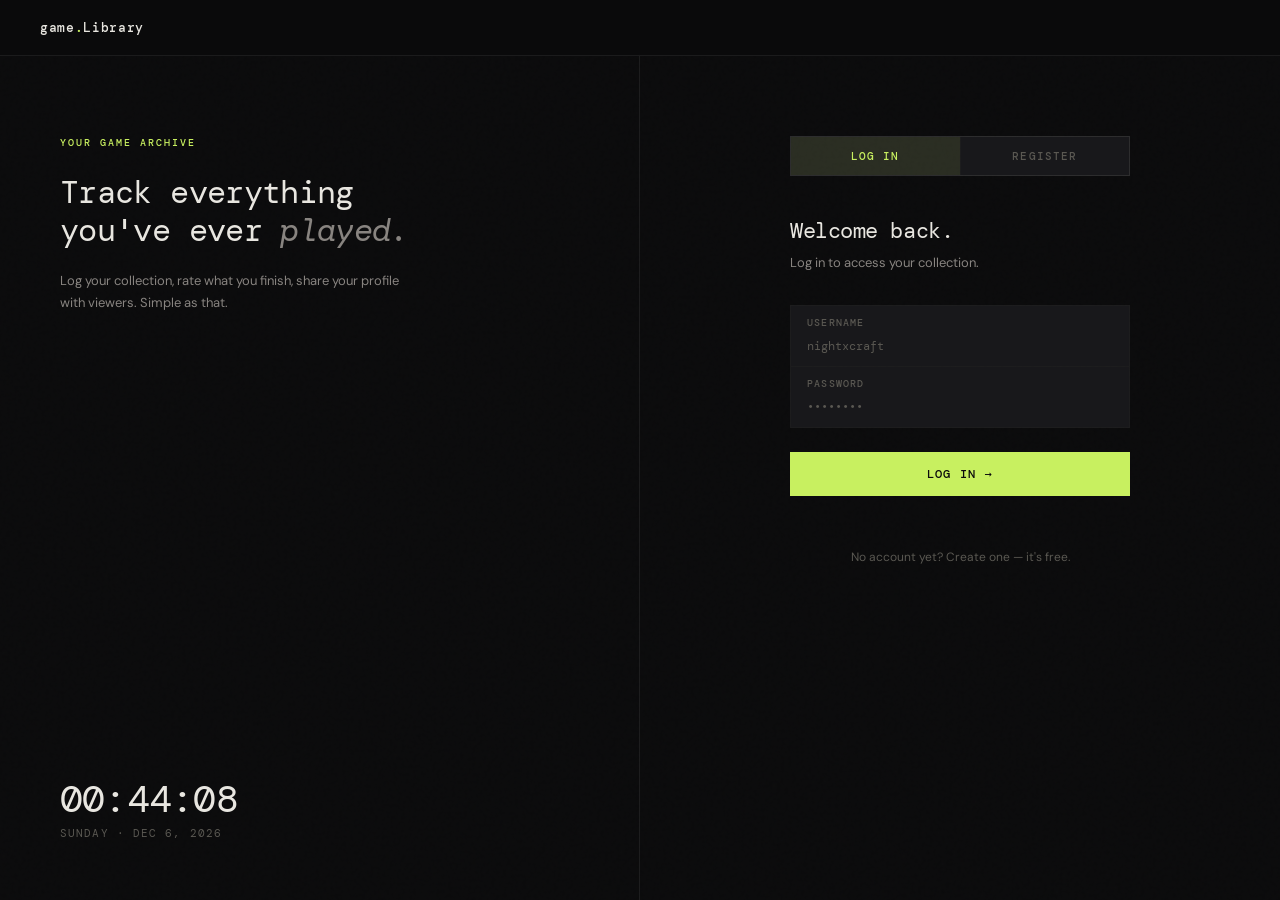
==== commit 1e721667: "refactor: clean up frontend HTML and CSS" ====
--- a/frontend/games.html
+++ b/frontend/games.html
@@ -1,238 +1,3 @@
-<!--
-<!DOCTYPE html>
-<html lang="en">
-<head>
-    <link rel="icon" href="data:image/svg+xml,<svg xmlns='http://www.w3.org/2000/svg' viewBox='0 0 100 100'><text y='.9em' font-size='90'>🎮</text></svg>">
-    <meta charset="UTF-8">
-    <meta name="viewport" content="width=device-width, initial-scale=1.0">
-    <title>My Game Library</title>
-    
-    <link rel="stylesheet" href="css/main.css">
-    <link rel="stylesheet" href="css/games.css">
-    </head>
-                <body>
-                    <div id="progress-bar"></div>
-                    <nav>
-                        <h1>Game Library</h1>
-                        <div>
-                            <button onclick="window.location.href='profile.html'">Profile</button>
-                            <button onclick="logout()">Logout</button>
-                        </div>
-                    </nav>
-
-                    <div class="container">
-                        <div class="add-game">
-                            <h2>+ Add Game</h2>
-                            <div class="form-row">
-                    <div style="position: relative; flex: 1; min-width: 140px;">
-                        <input type="text" id="gameTitle" placeholder="Search for a game...or Game title" oninput="searchGames(this.value)" onclick="searchGames(this.value)" style="width: 100%;"/>
-                        <div id="search-result" style="
-                            position: absolute;
-                            background: #1a1a2e;
-                            border: 1px solid #2d2d44;
-                            border-radius: 8px;
-                            width: 100%;
-                            max-height: 300px;
-                            overflow-y: auto;
-                            z-index: 100;
-                            display: none;
-                        "></div>
-                    </div>
-                    <select id="gameStatus">
-                        <option value="PLANNED">Planned</option>
-                        <option value="PLAYING">Playing</option>
-                        <option value="COMPLETED">Completed</option>
-                        <option value="DROPPED">Dropped</option>
-                    </select>
-                    <button class="add-btn" onclick="addGame()">Add</button>
-                    <button class="add-btn" onclick="showManualForm()">Manually</button>
-                </div>
-
-                <--Hide form for manually->
-                <div id="manual-form" style="display: none; margin-top: 16px;">
-                    <div class="form-row">
-                        <input type="text" id="gameGenre" placeholder="Genre" />
-                        <input type="text" id="gamePlatform" placeholder="Platform" />
-                        <input type="number" id="gameYear" placeholder="Year" />
-                        <select id="gameStatusManual">
-                            <option value="PLANNED">Planned</option>
-                            <option value="PLAYING">Playing</option>
-                            <option value="COMPLETED">Completed</option>
-                            <option value="DROPPED">Dropped</option>
-                        </select>
-                        <--<button class="add-btn" onclick="addGame()">Add</button>->
-                    </div>
-                </div>
-            </div>
-        <--
-        <div style="display: flex; gap: 8px; margin-bottom: 20px;">
-            <button id="filter-ALL" class="filter-btn" onclick="filterGames('ALL')" >All</button>
-            <button id="filter-PLANNED" class="filter-btn" onclick="filterGames('PLANNED')">Planned</button>
-            <button id="filter-PLAYING" class="filter-btn" onclick="filterGames('PLAYING')">Playing</button>
-            <button id="filter-DROPPED" class="filter-btn" onclick="filterGames('DROPPED')">Dropped</button>
-            <button id="filter-COMPLETED" class="filter-btn" onclick="filterGames('COMPLETED')">Completed</button>
-        </div>
-        ->
-
-        
-            <-- Desktop фильтры ->
-            <div class="filter-buttons-desktop" style="gap: 8px; margin-bottom: 20px;">
-                <button id="filter-ALL" class="filter-btn" onclick="filterGames('ALL')">All</button>
-                <button id="filter-PLANNED" class="filter-btn" onclick="filterGames('PLANNED')">Planned</button>
-                <button id="filter-PLAYING" class="filter-btn" onclick="filterGames('PLAYING')">Playing</button>
-                <button id="filter-DROPPED" class="filter-btn" onclick="filterGames('DROPPED')">Dropped</button>
-                <button id="filter-COMPLETED" class="filter-btn" onclick="filterGames('COMPLETED')">Completed</button>
-            </div>
-
-            <-- Mobile фильтры ->
-            <div class="filter-buttons-mobile" style="margin: 20px 0 20px;">
-                <select onchange="filterGames(this.value)" style="width:100%;">
-                    <option value="ALL">All</option>
-                    <option value="PLANNED">Planned</option>
-                    <option value="PLAYING">Playing</option>
-                    <option value="DROPPED">Dropped</option>
-                    <option value="COMPLETED">Completed</option>
-                </select>
-            </div> 
-        
-         <div style="margin-top: 32px; margin-bottom: 16px;">
-            <input type="text" id="library-search" placeholder="Search in your library..." 
-                oninput="searchLibrary(this.value)"
-                style="width: 300px; margin-bottom: 8px;"/>
-            <select onchange="sortGames(this.value)" style="width: 150px;">
-                <option value="">Sort by...</option>
-                <option value="title">Name</option>
-                <option value="rating">Rating</option>
-                <option value="status">Status</option>
-            </select>
-            <--<button class="filter-btn" onclick="sortGames('title')">Name</button>
-            <button class="filter-btn" onclick="sortGames('title')">Rating</button>
-            <button class="filter-btn" onclick="sortGames('title')">Status</button>->
-
-        </div>
-
-        <div class="games-grid" id="gamesGrid">
-            <div class="empty">Loading your games...</div>
-        </div>
-    </div>
-
-    <div id="overlay" onclick="closeSidebar()" style="
-    display: none;
-    position: fixed;
-    top: 0; left: 0;
-    width: 100%; height: 100%;
-    background: rgba(0, 0, 0, 0.5);
-    z-index: 99;
-    "></div>
-
-    <div id="sidebar" style="
-    position: fixed;
-    top: 0; right: 0;
-    width: 500px; height: 100%;
-    background: #1a1a2e;
-    border-left: 1px solid #2d2d44;
-    z-index: 100;
-    transform: translateX(100%);
-    transition: transform 0.3s ease;
-    overflow-y: auto;
-    padding: 24px;
-    ">
-    <div id="sidebar-banner" style="
-        width: calc(100% + 48px);
-        height: 200px;
-        background: #2d2d44;
-        background-size: cover;
-        background-position: center;
-        margin: -24px -24px 20px -24px;
-        position: relative;
-    ">
-        <div style="position: absolute; bottom: 0; left: 0; right: 0; height: 60px; background: linear-gradient(to bottom, transparent, #1a1a2e);"></div>
-    </div>
-
-    <-- остальное содержимое сайдбара ->
-    <div style="display: flex; justify-content: space-between; align-items: center; margin-bottom: 24px;">
-        <h2 id="sidebar-title" style="color: #818cf8; font-size: 30px;"></h2>
-        <button onclick="closeSidebar()" style="background: transparent; border: none; color: #6b7280; font-size: 20px; cursor: pointer">✕</button>
-    </div>
-
-    <div id="sidebar-meta" style="color: #6b7280; font-size: 14px; margin-bottom: 16px;"></div>
-
-    <div id="sidebar-status" style="margin-bottom: 24px;"></div>
-    <select id="status-select" onchange="updateStatus(this.value)" style="
-        width: 100%;
-        padding: 10px;
-        background: #0f0f1a;
-        border: 1px solid #2d2d44;
-        border-radius: 8px;
-        color: #ffffff;
-        font-size: 14px;
-        margin-bottom: 16px;
-    ">
-        <option value="PLANNED">Planned</option>
-        <option value="PLAYING">Playing</option>
-        <option value="COMPLETED">Completed</option>
-        <option value="DROPPED">Dropped</option>
-    </select>
-
-    <-- <hr style="border-color: #2d2d44; margin-bottom: 24px;">
-
-    <h3 style="color: #ffffff; font-size: 15px; margin-bottom: 16px;">Reviews</h3>
-    <div id="sidebar-reviews"></div> ->
-
-    <hr style="border-color: #2d2d44; margin-bottom: 24px;">
-
-    <h3 style="color: #ffffff; font-size: 15px; margin-bottom: 16px;">Review:</h3>
-    <div id="sidebar-reviews"></div>
-    </div>
-
-    <script src="js/auth.js"></script>
-    <script src="js/games.js"></script>
-
-
-    <button id="back-to-top" onclick="window.scrollTo({top:0, behavior:'smooth'})" style="display: none;
-            position: fixed;
-            bottom: 32px;
-            right: 32px;
-            background: #6366f1;
-            color: white;
-            border: none;
-            border-radius: 50%;
-            width: 48px;
-            height: 48px;
-            font-size: 20px;
-            cursor: pointer;
-            z-index: 999;
-            box-shadow: 0 4px 12px rgba(99,102,241,0.4);">
-    ↑</button>
-
-    <div id="confirm-dialog" style="
-    display: none;
-    position: fixed;
-    top: 0; left: 0;
-    width: 100%; height: 100%;
-    background: rgba(0, 0, 0, 0.5);
-    z-index: 9999;
-    align-items: center;
-    justify-content: center;
-    ">
-        <div style="
-            background: #1a1a2e;
-            border: 1px solid #2d2d44;
-            border-radius: 12px;
-            padding: 24px;
-            min-width: 300px;
-            text-align: center;
-        ">
-            <p style="color: #ffffff; font-size: 16px; margin-bottom: 24px;">Are you sure you want to delete this game?</p>
-            <div style="display: flex; gap: 12px; justify-content: center;">
-                <button id="confirm-yes" style="padding: 10px 24px; background: #7f1d1d; color: #fca5a5; border-radius: 8px; cursor: pointer;">Delete</button>
-                <button id="confirm-no" style="padding: 10px 24px; background: transparent; color: #ffffff; border: 1px solid #2d2d44; border-radius: 8px; cursor: pointer;">Cancel</button>
-            </div>
-        </div>
-    </div>
-</body>
-</html>
--->
 <!DOCTYPE html>
 <html lang="en">
 <head>
@@ -315,7 +80,7 @@
           </div>
 
           <!-- FILTERS desktop -->
-           <div class="filter-buttons-desktop filter-now">
+           <div class="filter-buttons-desktop filter-row">
             <button id="filter-ALL" class="filter-btn active" onclick="filterGames('ALL')">All</button>
             <button id="filter-PLANNED" class="filter-btn" onclick="filterGames('PLANNED')">Planned</button>
             <button id="filter-PLAYING" class="filter-btn" onclick="filterGames('PLAYING')">Playing</button>
@@ -324,7 +89,7 @@
            </div>
 
            <!-- FILTERS mobile -->
-           <div class="filter-buttons-mobile" style="margin: 16px 0;">
+           <div class="filter-buttons-mobile">
             <select class="add-select" style="width: 100%;" onchange="filterGames(this.value)">
                 <option value="ALL">All</option>
                 <option value="PLANNED">Planned</option>
@@ -341,8 +106,7 @@
     </div>
 
     <!-- OVERLAY -->
-     <div id="overlay" onclick="closeSidebar()" style="display: none; position: fixed; inset: 0;
-     background: rgba(0, 0, 0, 0.5); z-index: 99;"></div>
+     <div id="overlay" onclick="closeSidebar()"></div>
 
      <!-- SIDEBAR -->
       <div id="sidebar" class="sidebar">
--- a/frontend/css/main.css
+++ b/frontend/css/main.css
@@ -1,215 +1,3 @@
-/*
-* { margin: 0; padding: 0; box-sizing: border-box; }
-
-body {
-    font-family: 'Segoe UI', sans-serif;
-    background: #0f0f1a;
-    color: #ffffff;
-    min-height: 100vh;
-}
-
-nav {
-    background: #1a1a2e;
-    padding: 16px 32px;
-    display: flex;
-    justify-content: space-between;
-    align-items: center;
-    border-bottom: 1px solid #2d2d44;
-}
-
-nav h1 { color: #818cf8; font-size: 20px; }
-
-nav button {
-    background: transparent;
-    border: 1px solid #6366f1;
-    color: #818cf8;
-    padding: 8px 16px;
-    border-radius: 8px;
-    cursor: pointer;
-    transition: all 0.2s;
-}
-
-nav button:hover { background: #6366f1; color: white; }
-
-.container { max-width: 1000px; margin: 40px auto; padding: 0 24px; }
-
-.empty {
-    text-align: center;
-    color: #6b7280;
-    padding: 60px 0;
-    font-size: 15px;
-}
-
-.status-badge {
-    display: inline-block;
-    padding: 4px 10px;
-    border-radius: 20px;
-    font-size: 12px;
-    font-weight: 500;
-}
-
-.PLAYING { background: #1d4ed8; color: #93c5fd; }
-.COMPLETED { background: #065f46; color: #6ee7b7; }
-.DROPPED { background: #7f1d1d; color: #fca5a5; }
-.PLANNED { background: #4b5563; color: #d1d5db; }
-
-#progress-bar {
-    position: fixed;
-    top: 0;
-    left: 0;
-    height: 2px;
-    width: 0%;
-    background: #ffffff;
-    z-index: 9999;
-    transition: width 0.3s ease;
-}
-
-.toast {
-    position: fixed;
-    bottom: 32px;
-    left: 50%;
-    transform: translateX(-50%) translateY(100px);
-    background: #1a1a2e;
-    border: 1px solid #2d2d44;
-    color: #ffffff;
-    padding: 12px 24px;
-    border-radius: 8px;
-    font-size: 14px;
-    z-index: 9999;
-    transition: transform 0.3s ease;
-    min-width: 200px;
-    text-align: center;
-}
-
-.toast.show {
-    transform: translateX(-50%) translateY(0);
-}
-
-.toast.success { border-color: #065f46; color: #6ee7b7; }
-.toast.error { border-color: #7f1d1d; color: #fca5a5; }
-
-.skeleton {
-    background: #1a1a2e;
-    border-radius: 12px;
-    overflow: hidden;
-    border: 1px solid #2d2d44;
-}
-
-.skeleton-img{
-    width: 100%;
-    height: 160px;
-    background: linear-gradient(90deg, #2d2d44 25%, #3d3d5a 50%, #2d2d44 75%);
-    background-size: 200% 100%;
-    animation: shimmer 1.5s infinite;
-}
-
-.skeleton-line {
-    height: 14px;
-    border-radius: 4px;
-    background: linear-gradient(90deg, #2d2d44 25%, #3d3d5a 50%, #2d2d44 75%);
-    background-size: 200% 100%;
-    animation: shimmer 1.5s infinite;
-    margin-bottom: 8px;
-}
-
-@keyframes shimmer {
-    0% {background-position: 200% 0;}
-    100% { background-position: -200% 0;}
-}
-
-@media (max-width: 600px) {
-    .container {
-        padding: 0 12px;
-    }
-
-    nav {
-        padding: 12px 16px;
-    }
-
-    nav h1 {
-        font-size: 16px;
-    }
-}
-
-@media (max-width: 600px) {
-    .games-grid {
-        grid-template-columns: repeat(2, 1fr);
-        gap: 8px;
-    }
-
-    .add-game {
-        padding: 16px;
-    }
-
-    .form-row {
-        flex-direction: column;
-    }
-
-    #sidebar {
-        width: 100% !important;
-    }
-
-    .container {
-        padding: 0 8px;
-        margin: 16px auto;
-    }
-
-    nav {
-        padding: 12px 16px;
-    }
-
-    nav h1 {
-        font-size: 16px;
-    }
-
-    input, select {
-        min-width: unset;
-    }
-
-    #library-search {
-        width: 100% !important;
-    }
-}
-
-@media (max-width: 600px) {
-    .filter-buttons-desktop {
-        display: none;
-    }
-    
-    .filter-buttons-mobile {
-        display: block;
-    }
-}
-
-@media (min-width: 601px) {
-    .filter-buttons-mobile {
-        display: none;
-    }
-}
-
-.filter-buttons-desktop {
-    display: flex;
-    gap: 800px;
-    margin-bottom: 20px;
-}
-
-@media (max-width: 600px) {
-    .filter-buttons-desktop {
-        display: none;
-    }
-    
-    .filter-buttons-mobile {
-        display: block;
-    }
-}
-
-@media (min-width: 601px) {
-    .filter-buttons-mobile {
-        display: none;
-    }
-}
-*/
-
 *, *::before, *::after {box-sizing: border-box; margin: 0; padding: 0;}
 
 :root {
@@ -413,6 +201,14 @@
 }
 #back-to-top:hover {color: var(--accent); border-color: rgba(200, 240, 96, 0.3);}
 
+#overlay {
+    display: none;
+    position: fixed;
+    inset: 0;
+    background: rgba(0, 0, 0, 0.5);
+    z-index: 99;
+}
+
 /* RESPONSIVE */
 @media (max-width: 768px) {
     nav {padding: 0 20px;}
--- a/frontend/css/games.css
+++ b/frontend/css/games.css
@@ -264,6 +264,10 @@
 }
 #sidebar-reviews {padding: 0 24px;}
 
+.filter-buttons-mobile {
+  margin: 16px 0;
+}
+
 /* RESPONSIVE */
 @media (max-width: 900px) {
     .games-grid { grid-template-columns: repeat(2, 1fr);}
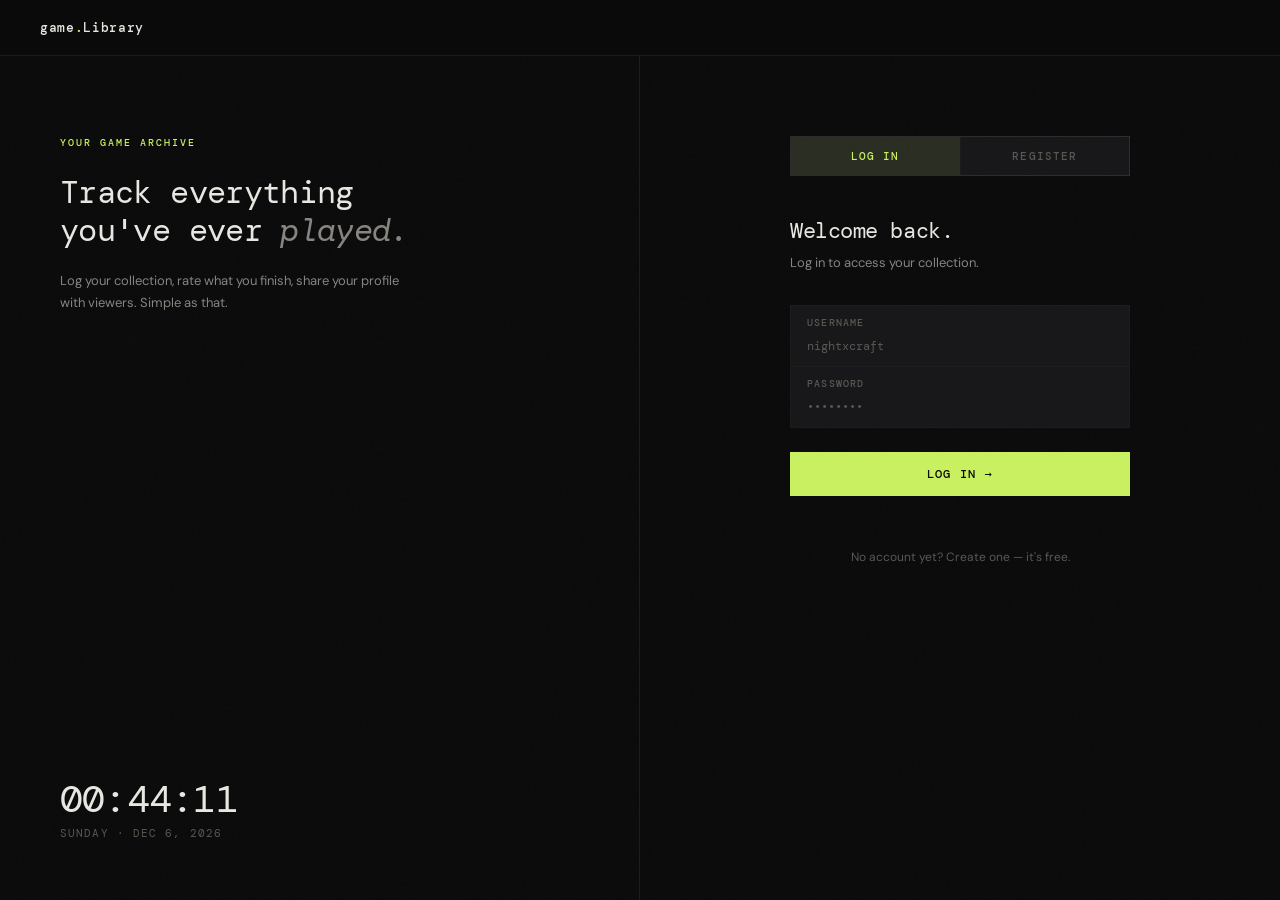
==== commit 7bdcfadf: "feat: update game search to IGDB, genre/platform selects, readonly year, 16/7 card ratio" ====
--- a/frontend/games.html
+++ b/frontend/games.html
@@ -50,10 +50,29 @@
             <!-- Manual form -->
              <div id="manual-form" style="display: none; margin-top: 1px;">
                 <div class="add-row">
-                    <input type="text" id="gameGenre" class="add-input" placeholder="Genre">
-                    <input type="text" id="gamePlatform" class="add-input" placeholder="Platform">
-                    <input type="number" id="gameYear" class="add-input" placeholder="Year">
-                    <select id="gameStatusManual" class="add-select">
+                    <select id="gameGenre" class="add-select" style="flex: 1;">
+                            <option value="">Genre…</option>
+                                <option>Action</option>
+                                <option>RPG</option>
+                                <option>Strategy</option>
+                                <option>Simulator</option>
+                                <option>Sports</option>
+                                <option>Puzzle</option>
+                                <option>Shooter</option>
+                                <option>Other</option>
+                            </select>
+                    <select id="gamePlatform" class="add-select" style="flex: 1;">
+                        <option value="">Platform…</option>
+                        <option>PC</option>
+                        <option>PlayStation 5</option>
+                        <option>PlayStation 4</option>
+                        <option>Xbox Series X|S</option>
+                        <option>Nintendo Switch</option>
+                        <option>Other</option>
+                    </select>
+                    <input type="number" id="gameYear" class="add-input" placeholder="Year" readonly
+                        style="width: 80px; flex: none; cursor: default;">
+                    <select id="gameStatusManual" class="add-select" style="flex: none;">
                         <option value="PLANNED">Planned</option>
                         <option value="PLAYING">Playing</option>
                         <option value="COMPLETED">Completed</option>
--- a/frontend/css/main.css
+++ b/frontend/css/main.css
@@ -1,20 +1,20 @@
-*, *::before, *::after {box-sizing: border-box; margin: 0; padding: 0;}
+*, *::before, *::after { box-sizing: border-box; margin: 0; padding: 0; }
 
 :root {
-  --bg: #0b0b0c;
-  --surface: #111113;
-  --surface2: #18181b;
-  --surface3: #1e1e22;
-  --border: rgba(255,255,255,0.07);
-  --border-strong: rgba(255,255,255,0.14);
-  --accent: #c8f060;
-  --accent-dim: rgba(200,240,96,0.08);
-  --text: #e8e6e0;
-  --text-muted: #5a5852;
-  --text-sub: #888480;
-  --error: #f06060;
-  --font-mono: 'DM Mono', monospace;
-  --font-ui: 'DM Sans', sans-serif;
+    --bg: #0b0b0c;
+    --surface: #111113;
+    --surface2: #18181b;
+    --surface3: #1e1e22;
+    --border: rgba(255,255,255,0.07);
+    --border-strong: rgba(255,255,255,0.14);
+    --accent: #c8f060;
+    --accent-dim: rgba(200,240,96,0.08);
+    --text: #e8e6e0;
+    --text-muted: #5a5852;
+    --text-sub: #888480;
+    --error: #f06060;
+    --font-mono: 'DM Mono', monospace;
+    --font-ui: 'DM Sans', sans-serif;
 }
 
 body {
@@ -22,11 +22,17 @@
     background: var(--bg);
     color: var(--text);
     min-height: 100vh;
+    animation: fadeIn 0.3s ease;
+}
+
+@keyframes fadeIn {
+    from { opacity: 0; }
+    to { opacity: 1; }
 }
 
 body::before {
     content: '';
-    position: fixed; inset:  0;
+    position: fixed; inset: 0;
     background-image: url("data:image/svg+xml,%3Csvg viewBox='0 0 256 256' xmlns='http://www.w3.org/2000/svg'%3E%3Cfilter id='n'%3E%3CfeTurbulence type='fractalNoise' baseFrequency='0.9' numOctaves='4' stitchTiles='stitch'/%3E%3C/filter%3E%3Crect width='100%25' height='100%25' filter='url(%23n)' opacity='0.04'/%3E%3C/svg%3E");
     opacity: 0.4; pointer-events: none; z-index: 0;
 }
@@ -45,20 +51,19 @@
     font-family: var(--font-mono); font-weight: 500; font-size: 13px;
     letter-spacing: 0.05em; color: var(--text); text-decoration: none;
 }
-.nav-logo span { color: var(--accent);}
-
-.nav-links { display: flex; gap: 32px;}
+.nav-logo span { color: var(--accent); }
+
+.nav-links { display: flex; gap: 32px; }
 .nav-links a, nav a {
     font-size: 11px; font-weight: 500;
     letter-spacing: 0.1em; text-transform: uppercase;
     color: var(--text-muted); text-decoration: none;
     transition: color 0.2s;
 }
-
-.nav-links a:hover, nav a:hover {color: var(--text);}
-.nav-links a.active {color: var(--accent);}
-
-.nav-right {display: flex; align-items: center; gap: 10px;}
+.nav-links a:hover, nav a:hover { color: var(--text); }
+.nav-links a.active { color: var(--accent); }
+
+.nav-right { display: flex; align-items: center; gap: 10px; }
 
 nav button {
     font-family: var(--font-mono);
@@ -73,9 +78,9 @@
     transition: color 0.2s, border-color 0.2s;
     width: auto;
 }
-nav button:hover {color: var(--text); border-color: rgba(255, 255, 255, 0.25);}
-
-/* PAGE CONTAINER*/
+nav button:hover { color: var(--text); border-color: rgba(255, 255, 255, 0.25); }
+
+/* PAGE CONTAINER */
 .container {
     position: relative; z-index: 1;
     max-width: 1200px;
@@ -91,19 +96,19 @@
     padding: 3px 8px; border: 1px solid;
     display: inline-block;
 }
-
-.PLANNED {color: var(--text-sub); border-color: var(--border-strong);}
-.PLAYING {color: #60b8f0; border-color: rgba(96, 184, 240, 0.3);}
-.COMPLETED {color: var(--accent); border-color: rgba(200, 240, 96, 0.3);}
-.DROPPED {color: #f06060; border-color: rgba(240, 96, 96, 0.3);}
+.PLANNED { color: var(--text-sub); border-color: var(--border-strong); }
+.PLAYING { color: #60b8f0; border-color: rgba(96, 184, 240, 0.3); }
+.COMPLETED { color: var(--accent); border-color: rgba(200, 240, 96, 0.3); }
+.DROPPED { color: #f06060; border-color: rgba(240, 96, 96, 0.3); }
 
 /* PROGRESS BAR */
-
 #progress-bar {
     position: fixed; top: 0; left: 0;
-    height: 1px; width: 0%;
+    height: 2px; width: 0%;
     background: var(--accent);
-    z-index: 9999; transition: width 0.3s ease;
+    z-index: 9999;
+    transition: width 0.4s ease, opacity 0.4s ease;
+    opacity: 1;
 }
 
 /* TOAST */
@@ -119,10 +124,9 @@
     z-index: 9999; transition: transform 0.3s ease;
     min-width: 200px; text-align: center;
 }
-
-.toast.show { transform: translateX(-50%) translateY(0);}
-.toast.success {border-color: rgba(200, 240, 96, 0.3); color: var(--accent);}
-.toast.error {border-color: rgba(240, 96, 96, 0.3); color: #f06060;}
+.toast.show { transform: translateX(-50%) translateY(0); }
+.toast.success { border-color: rgba(200, 240, 96, 0.3); color: var(--accent); }
+.toast.error { border-color: rgba(240, 96, 96, 0.3); color: #f06060; }
 
 /* SKELETON */
 .skeleton {
@@ -144,8 +148,8 @@
     margin-bottom: 8px;
 }
 @keyframes shimmer {
-    0% {background-position: 200% 0;}
-    100% {background-position: -200% 0;}
+    0% { background-position: 200% 0; }
+    100% { background-position: -200% 0; }
 }
 
 /* EMPTY STATE */
@@ -166,10 +170,10 @@
     border: 1px solid var(--border-strong);
     padding: 32px; min-width: 320px; text-align: center;
 }
-.confirm-box p{
+.confirm-box p {
     font-size: 14px; color: var(--text); margin-bottom: 24px; line-height: 1.5;
 }
-.confirm-actions{ display: flex; gap: 1px; background: var(--border);}
+.confirm-actions { display: flex; gap: 1px; background: var(--border); }
 .btn-confirm-yes {
     flex: 1; padding: 12px;
     background: rgba(240, 96, 96, 0.1); color: #f06060;
@@ -177,7 +181,7 @@
     font-size: 11px; letter-spacing: 0.08em; text-transform: uppercase;
     transition: background 0.15s;
 }
-.btn-confirm-yes:hover { background: rgba(240, 96, 96, 0.2);}
+.btn-confirm-yes:hover { background: rgba(240, 96, 96, 0.2); }
 .btn-confirm-no {
     flex: 1; padding: 12px;
     background: var(--surface2); color: var(--text-sub);
@@ -185,7 +189,7 @@
     font-size: 11px; letter-spacing: 0.08em; text-transform: uppercase;
     transition: background 0.15s;
 }
-.btn-confirm-no:hover {background: var(--surface3); color: var(--text);}
+.btn-confirm-no:hover { background: var(--surface3); color: var(--text); }
 
 /* BACK TO TOP */
 #back-to-top {
@@ -199,25 +203,23 @@
     z-index: 999;
     transition: color 0.2s, border-color 0.2s;
 }
-#back-to-top:hover {color: var(--accent); border-color: rgba(200, 240, 96, 0.3);}
-
+#back-to-top:hover { color: var(--accent); border-color: rgba(200, 240, 96, 0.3); }
+
+/* OVERLAY */
 #overlay {
-    display: none;
-    position: fixed;
-    inset: 0;
-    background: rgba(0, 0, 0, 0.5);
-    z-index: 99;
+    display: none; position: fixed; inset: 0;
+    background: rgba(0, 0, 0, 0.5); z-index: 99;
 }
 
 /* RESPONSIVE */
 @media (max-width: 768px) {
-    nav {padding: 0 20px;}
-    .container {padding: 76px 16px 60px;}    
+    nav { padding: 0 20px; }
+    .container { padding: 76px 16px 60px; }
 }
 @media (max-width: 600px) {
-    .filter-buttons-desktop {display: none !important;}
-    .filter-buttons-mobile {display: block !important;}    
-}
-@media (min-width: 601px){
-    .filter-buttons-mobile {display: none !important;}
-}
+    .filter-buttons-desktop { display: none !important; }
+    .filter-buttons-mobile { display: block !important; }
+}
+@media (min-width: 601px) {
+    .filter-buttons-mobile { display: none !important; }
+}
--- a/frontend/css/games.css
+++ b/frontend/css/games.css
@@ -109,6 +109,11 @@
 }
 .sort-select:focus { border-color: var(--border-strong);}
 .sort-select option { background: var(--surface2);}
+.search-item { padding: 10px; cursor: pointer; }
+.review-actions { display: flex; gap: 1px; }
+.other-reviews-title { margin-top: 20px; }
+.review-score-other { font-size: 14px; }
+.review-btn-flex { flex: 1; padding: 14px; }
 
 /* FILTER ROW */
 .filter-row {
@@ -138,6 +143,11 @@
     border-left: 1px solid var(--border);
     border-top: 1px solid var(--border);
 }
+
+.skeleton-body { padding: 16px; }
+.skeleton-line-70 { width: 70%; }
+.skeleton-line-50 { width: 50%; }
+.skeleton-line-30 { width: 30%; }
 
 /* GAME CARD */
 .game-card {
@@ -200,6 +210,13 @@
     transition: color 0.15s, border-color 0.15s;
 }
 .btn-delete:hover {color: #f06060; border-color: rgba(240, 96, 96, 0.3);}
+
+.no-cover-label {
+    font-family: var(--font-mono);
+    font-size: 10px;
+    color: var(--text-muted);
+    letter-spacing: 0.1em;
+}
 
 /* SIDEBAR */
 .sidebar {
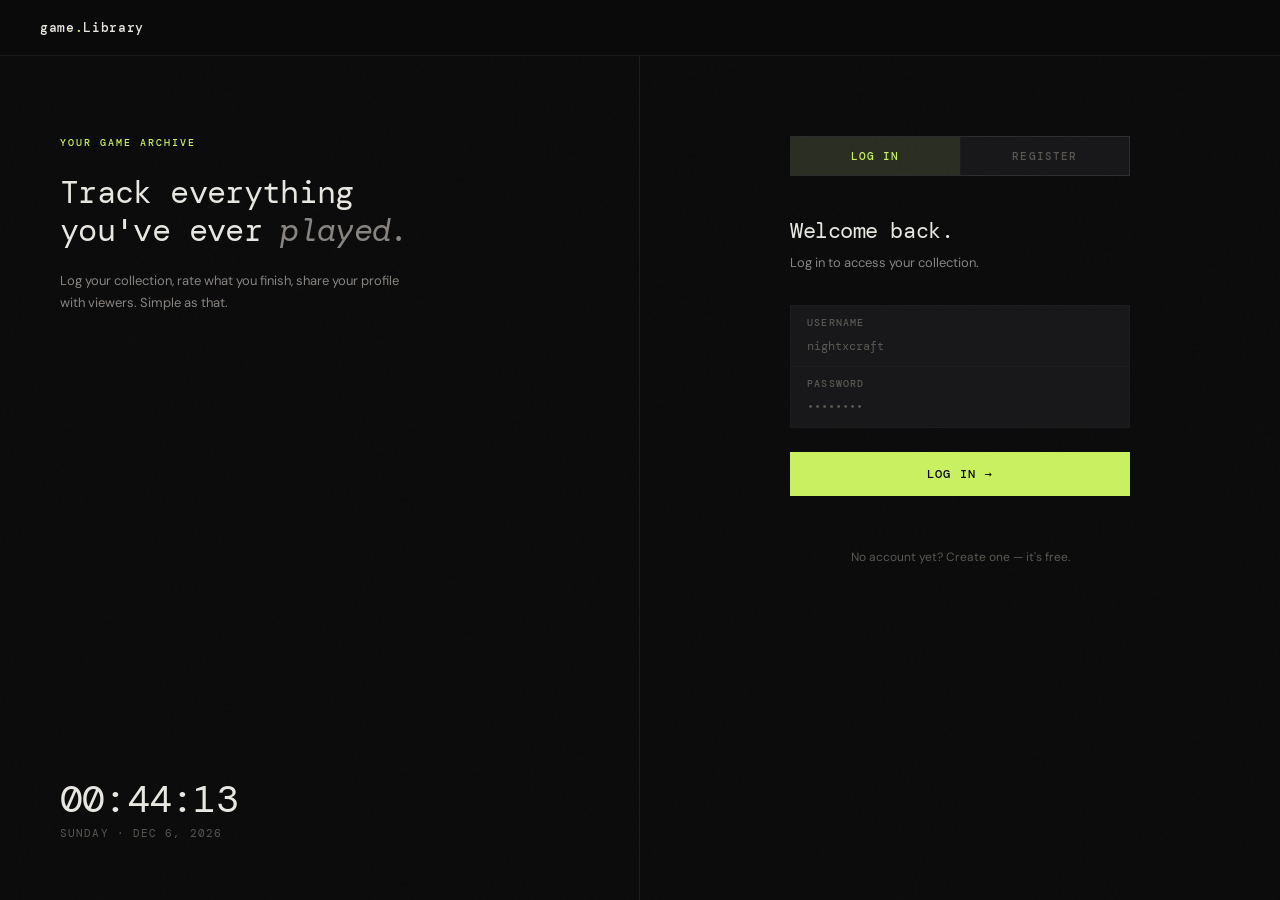
==== commit 8058215f: "fix: completedAt date in sidebar and on add, genre/platform selects cleanup" ====
--- a/frontend/games.html
+++ b/frontend/games.html
@@ -37,12 +37,14 @@
                     oninput="searchGames(this.value)" onclick="searchGames(this.value)">
                     <div id="search-result" class="search-dropdown"></div>
                 </div>
+                <!--
                 <select class="add-select" id="gameStatus">
                     <option value="PLANNED">Planned</option>
                     <option value="PLAYING">Playing</option>
                     <option value="COMPLETED">Completed</option>
                     <option value="DROPPED">Dropped</option>
                 </select>
+                -->
                 <button class="btn-add" onclick="addGame()">Add</button>
                 <button class="btn-manual" onclick="showManualForm()">Manual</button>
             </div>
--- a/frontend/css/games.css
+++ b/frontend/css/games.css
@@ -262,6 +262,16 @@
     text-transform: uppercase; letter-spacing: 0.08em;
     padding: 8px 24px 16px;
 }
+
+.sidebar-completed {
+    font-family: var(--font-mono);
+    font-size: 11px;
+    color: var(--text-muted);
+    letter-spacing: 0.05em;
+    text-transform: uppercase;
+    margin-top: 6px;
+    display: none;
+}
 .status-select {
     font-family: var(--font-mono); font-size: 12px;
     background: var(--surface2); border: none;
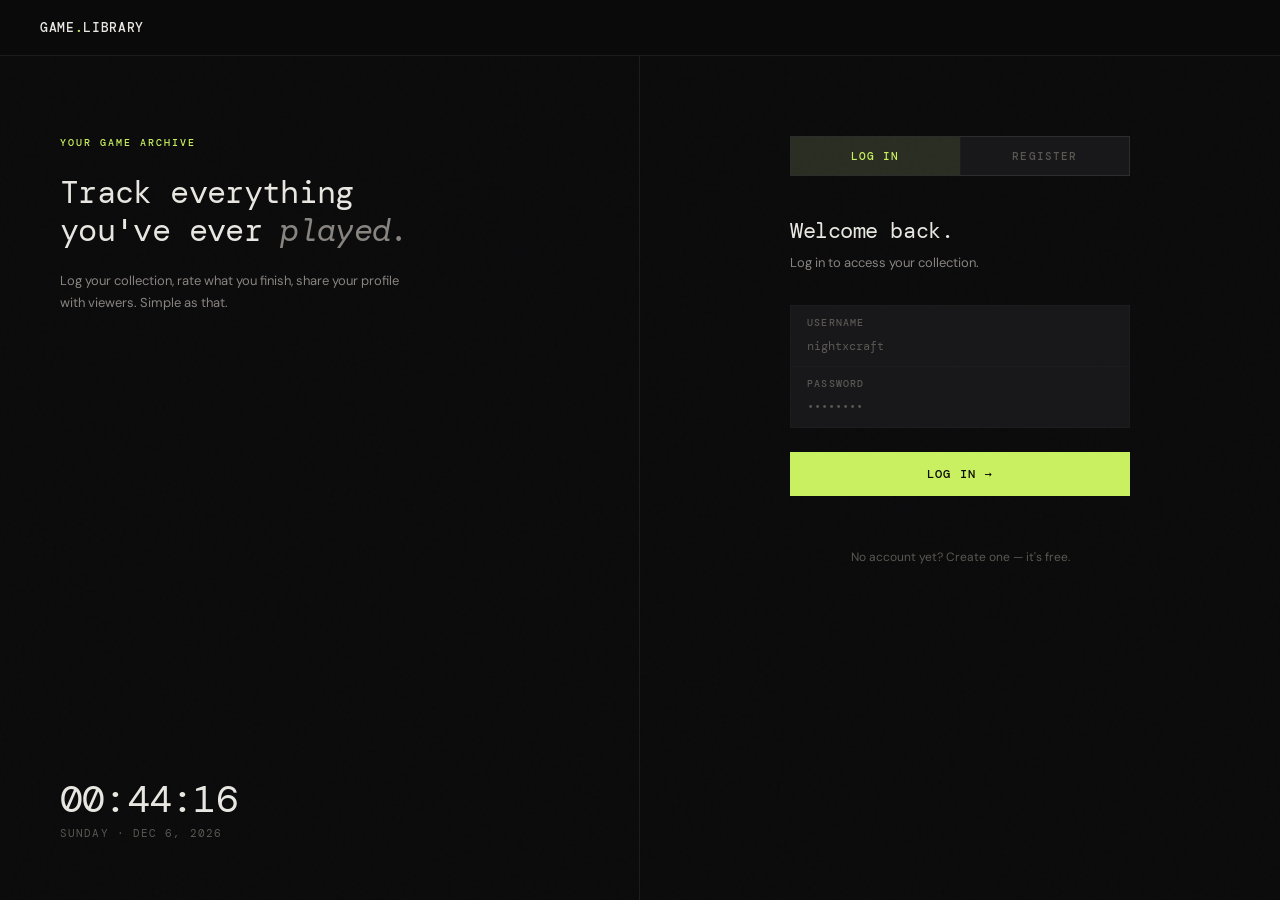
==== commit ea2ec34c: "fix: empty state styling, filter active button, scrollbar style, year field mobile" ====
--- a/frontend/games.html
+++ b/frontend/games.html
@@ -73,7 +73,7 @@
                         <option>Other</option>
                     </select>
                     <input type="number" id="gameYear" class="add-input" placeholder="Year" readonly
-                        style="width: 80px; flex: none; cursor: default;">
+                        style="cursor: default;">
                     <select id="gameStatusManual" class="add-select" style="flex: none;">
                         <option value="PLANNED">Planned</option>
                         <option value="PLAYING">Playing</option>
--- a/frontend/css/main.css
+++ b/frontend/css/main.css
@@ -104,7 +104,7 @@
 /* PROGRESS BAR */
 #progress-bar {
     position: fixed; top: 0; left: 0;
-    height: 2px; width: 0%;
+    height: 3px; width: 0%;
     background: var(--accent);
     z-index: 9999;
     transition: width 0.4s ease, opacity 0.4s ease;
@@ -164,6 +164,11 @@
     display: none; position: fixed; inset: 0;
     background: rgba(0, 0, 0, 0.6); z-index: 9999;
     align-items: center; justify-content: center;
+    opacity: 0; /* ← было 1, должно быть 0 */
+    transition: opacity 0.2s ease;
+}
+#confirm-dialog.visible {
+    opacity: 1;
 }
 .confirm-box {
     background: var(--surface);
@@ -222,4 +227,18 @@
 }
 @media (min-width: 601px) {
     .filter-buttons-mobile { display: none !important; }
+}
+
+
+::-webkit-scrollbar {
+    width: 4px;
+}
+::-webkit-scrollbar-track {
+    background: var(--bg);
+}
+::-webkit-scrollbar-thumb {
+    background: var(--border-strong);
+}
+::-webkit-scrollbar-thumb:hover {
+    background: var(--text-muted);
 }
--- a/frontend/css/games.css
+++ b/frontend/css/games.css
@@ -308,6 +308,13 @@
     .add-select { width: 100%; }
     .btn-delete::before { content: '✕'; font-size: 11px; }
     .btn-delete { font-size: 0; }
+    .score-val {
+        font-size: 10px;
+    }
+    #gameYear {
+        width: 100%;
+        text-align: center;
+    }
 }
 
 /* REVIEW FORM */
@@ -422,3 +429,14 @@
     color: var(--accent);
     background: var(--accent-dim);
 }
+
+.games-grid .empty {
+    grid-column: 1 / -1;
+    padding: 80px 0;
+    border-left: none;
+}
+
+.games-grid:has(.empty) {
+    border-left: none;
+    border-top: none;
+}
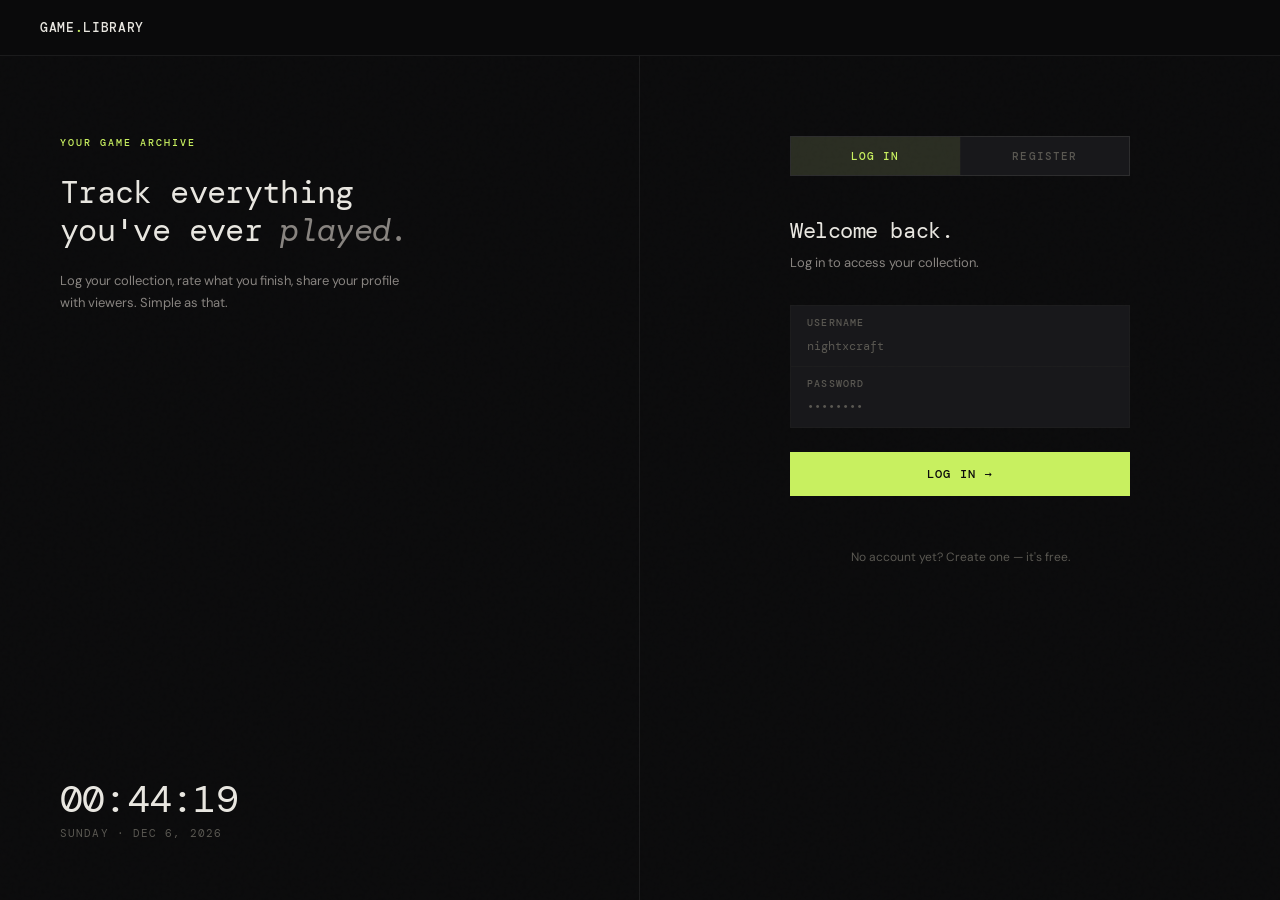
==== commit 896dda49: "feat: add pagination, fix profile page" ====
--- a/frontend/games.html
+++ b/frontend/games.html
@@ -124,6 +124,7 @@
             <div class="games-grid" id="gamesGrid">
                 <div class="empty">Loading your games…</div>
             </div>
+            <div id="pagination" style="display: flex; align-items: center; justify-content: center; gap: 16px; padding: 24px 0;"></div>
     </div>
 
     <!-- OVERLAY -->
--- a/frontend/css/main.css
+++ b/frontend/css/main.css
@@ -238,7 +238,7 @@
 }
 ::-webkit-scrollbar-thumb {
     background: var(--border-strong);
-}
+    }
 ::-webkit-scrollbar-thumb:hover {
     background: var(--text-muted);
 }
--- a/frontend/css/games.css
+++ b/frontend/css/games.css
@@ -191,12 +191,24 @@
 .game-meta {
     font-size: 10px; color: var(--text-muted);
     letter-spacing: 0.05em; text-transform: uppercase;
+    display: flex;
+    justify-content: space-between;
+    align-items: center;
 }
 .game-footer {
     display: flex; align-items: center; justify-content: space-between;
     margin-top: auto;
 }
 .game-score-row { display: flex; align-items: center; gap: 6px;}
+
+.game-playtime {
+    font-family: var(--font-mono);
+    font-size: 11px;
+    color: var(--text-muted);
+    letter-spacing: 0.05em;
+
+}
+
 .star {font-size: 11px; color: #d4a853; cursor: pointer;}
 .score-val {
     font-family: var(--font-mono); font-size: 12px; font-weight: 500;
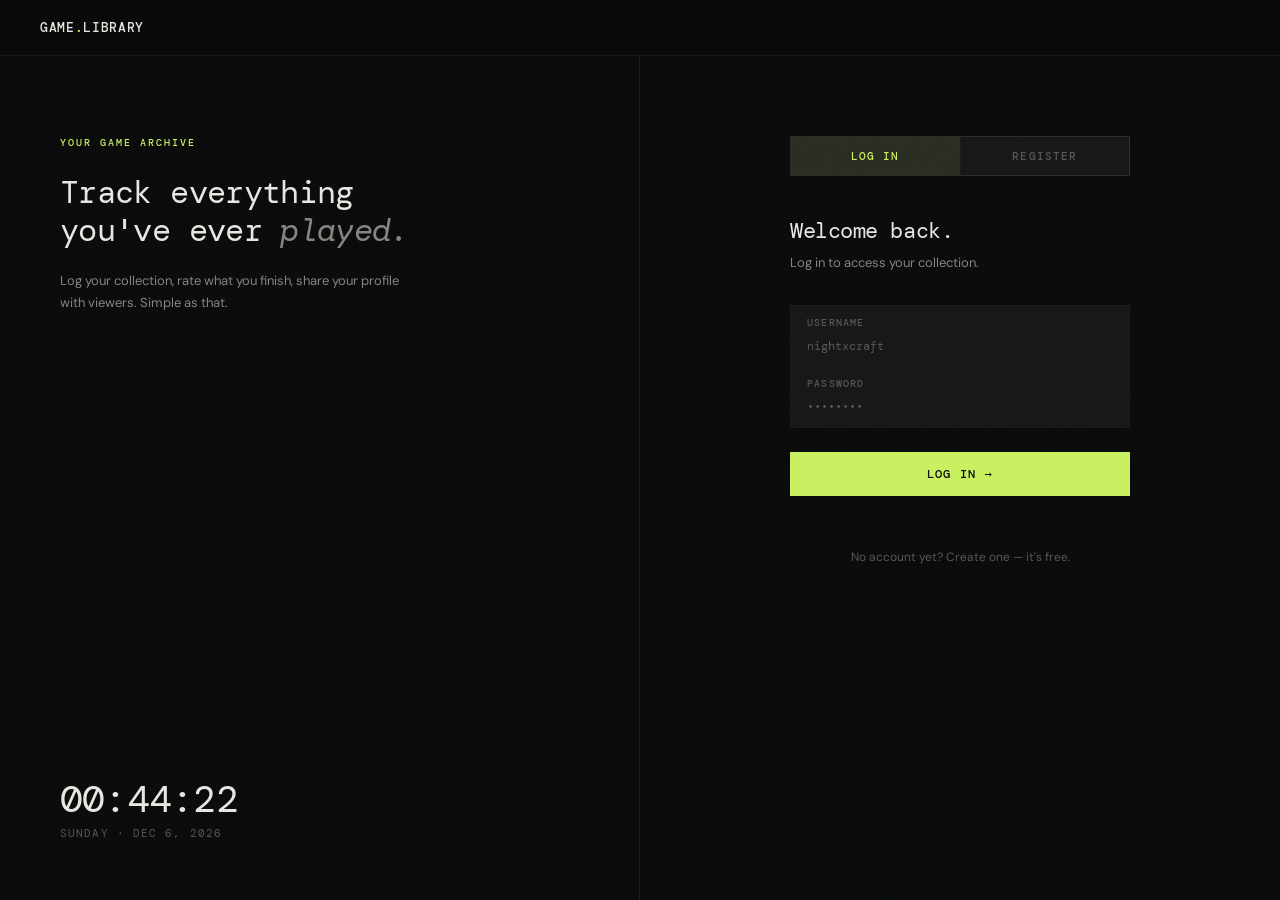
==== commit b6770465: "feat: add playtime input in sidebar" ====
--- a/frontend/games.html
+++ b/frontend/games.html
@@ -152,6 +152,11 @@
         </select>
 
         <hr class="sidebar-divider">
+        <div id="Playtime">
+            <h3>PlayTime</h3>
+            <input type="text" id="addPlaytime" placeholder="hours">
+            <button onclick="addPlaytime()">Add time</button>
+        </div>
         <h3 class="sidebar-section-title">Review</h3>
         <div id="sidebar-reviews"></div>
       </div>
--- a/frontend/css/main.css
+++ b/frontend/css/main.css
@@ -83,11 +83,11 @@
 /* PAGE CONTAINER */
 .container {
     position: relative; z-index: 1;
-    max-width: 1200px;
+    max-width: 1000px;
     margin: 0 auto;
     padding: 88px 40px 80px;
-}
-
+    width: 100%;
+}
 /* STATUS BADGES */
 .status-badge {
     font-family: var(--font-mono);
@@ -219,7 +219,10 @@
 /* RESPONSIVE */
 @media (max-width: 768px) {
     nav { padding: 0 20px; }
-    .container { padding: 76px 16px 60px; }
+    .container { 
+        padding: 76px 16px 60px; 
+        max-width: 100%;
+    }
 }
 @media (max-width: 600px) {
     .filter-buttons-desktop { display: none !important; }
@@ -241,4 +244,11 @@
     }
 ::-webkit-scrollbar-thumb:hover {
     background: var(--text-muted);
-}+}
+@media (max-width: 768px) {
+    .search-wrap,
+    #search-toggle {
+        display: none !important;
+    }
+}
+
--- a/frontend/css/games.css
+++ b/frontend/css/games.css
@@ -138,10 +138,9 @@
 /* GAMES GRID */
 .games-grid {
     display: grid;
-    grid-template-columns: repeat(3, 1fr);
-    gap: 0;
-    border-left: 1px solid var(--border);
-    border-top: 1px solid var(--border);
+    grid-template-columns: repeat(5, 1fr);
+    gap: 8px;
+    border: none;
 }
 
 .skeleton-body { padding: 16px; }
@@ -152,7 +151,7 @@
 /* GAME CARD */
 .game-card {
     background: var(--surface);
-    border-right: 1px solid var(--border);
+    border: 1px solid var(--border);
     border-bottom: 1px solid var(--border);
     cursor: pointer; overflow: hidden;
     display: flex; flex-direction: column;
@@ -163,16 +162,16 @@
 .game-card:hover {background: var(--surface2);}
 
 .game-cover {
-    width: 100%; aspect-ratio: 16/9;
+    width: 100%; aspect-ratio: 2/3;
     position: relative; overflow: hidden;
     background: var(--surface2);
 }
 .game-cover img {
     width: 100%; height: 100%; object-fit: cover; display: block;
-    filter: brightness(0.82);
-    transition: transform 0.3s ease, filter 0.3s ease;
-}
-.game-card:hover .game-cover img { transform: scale(1.03); filter: brightness(0.95);}
+    object-position: top;
+    transition: opacity 0.2s ease;
+}
+.game-card:hover .game-cover img { opacity: 0.85; }
 
 .game-cover-placeholder {
     width: 100%; height: 100%;
@@ -308,8 +307,12 @@
 }
 
 /* RESPONSIVE */
+@media (max-width: 1100px) {
+    .games-grid { grid-template-columns: repeat(4, 1fr); }
+}
+
 @media (max-width: 900px) {
-    .games-grid { grid-template-columns: repeat(2, 1fr);}
+    .games-grid { grid-template-columns: repeat(3, 1fr); }
 }
 @media (max-width: 600px) {
     .games-grid {grid-template-columns: repeat(2, 1fr);}
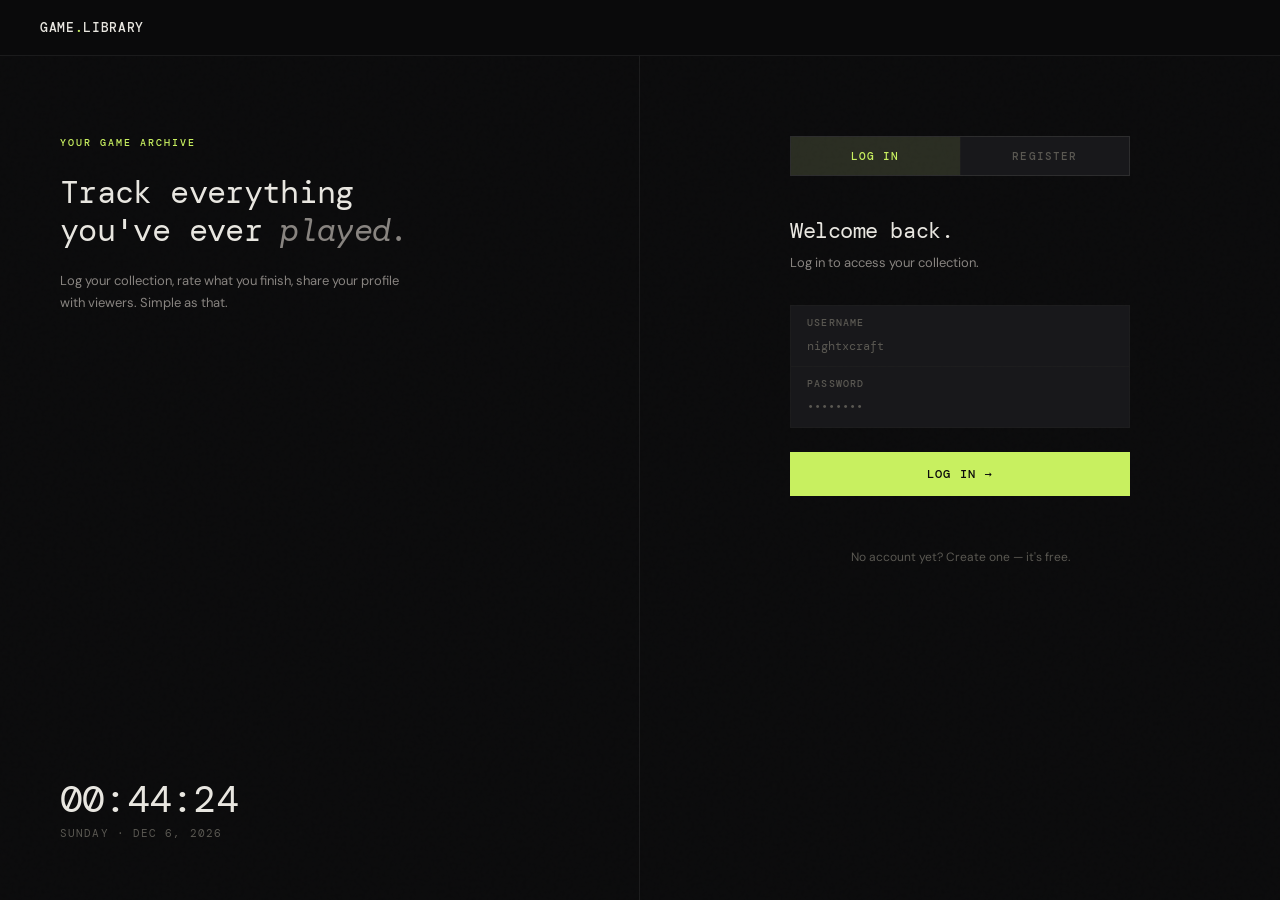
==== commit 16b79597: "feat: playtime input in sidebar, filter by status server-side" ====
--- a/frontend/games.html
+++ b/frontend/games.html
@@ -152,10 +152,12 @@
         </select>
 
         <hr class="sidebar-divider">
+        <h3 class="sidebar-section-title">PlayTime</h3>
         <div id="Playtime">
-            <h3>PlayTime</h3>
-            <input type="text" id="addPlaytime" placeholder="hours">
-            <button onclick="addPlaytime()">Add time</button>
+            <div class="add-row">
+                <input type="text" id="addPlaytime" placeholder="hours" class="add-input">
+                <button onclick="addPlaytime()" class="btn-save-review">Add time</button>
+            </div>
         </div>
         <h3 class="sidebar-section-title">Review</h3>
         <div id="sidebar-reviews"></div>
--- a/frontend/css/games.css
+++ b/frontend/css/games.css
@@ -455,3 +455,8 @@
     border-left: none;
     border-top: none;
 }
+
+/*PlayTIME*/
+#Playtime {
+    padding: 0 48px 20px;
+}
